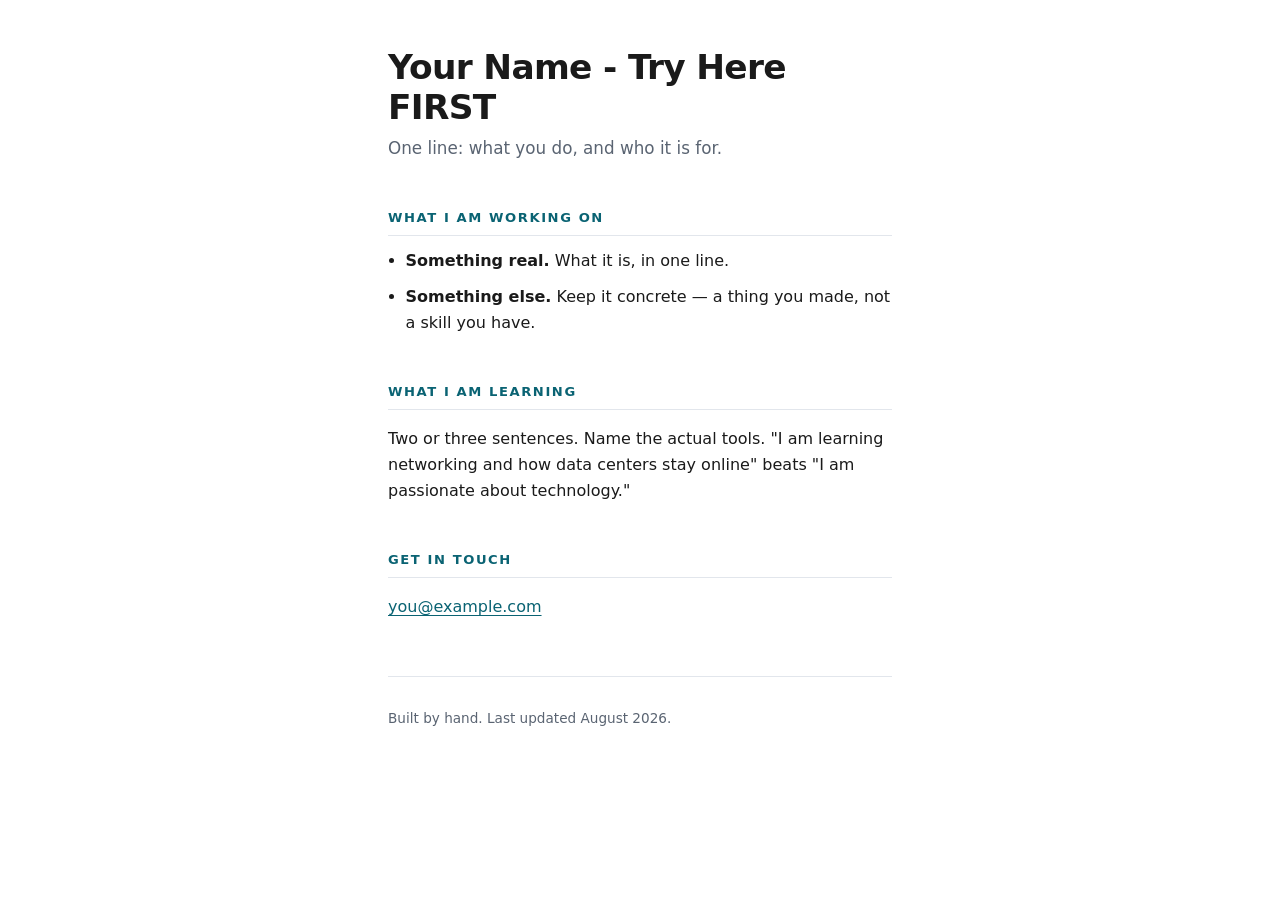
==== index.html @ 4b821eb9 "Initial commit" ====
<!doctype html>
<html lang="en">

<head>
  <meta charset="utf-8">
  <meta name="viewport" content="width=device-width, initial-scale=1">

  <!-- CHANGE THIS. It is the name on the browser tab, and it is what Google shows. -->
  <title>Your Name — what you build Test</title>

  <!-- CHANGE THIS TOO. One sentence. It is what shows under your link when someone shares it. -->
  <meta name="description" content="One sentence about who you are and what you make.">

  <link rel="stylesheet" href="styles.css">
</head>

<body>

  <header>
    <!-- Exactly ONE h1 on the page. It is your name. -->
    <h1>Your Name - Try Here FIRST</h1>
    <p class="tagline">One line: what you do, and who it is for.</p>
  </header>

  <main>

    <section>
      <h2>What I am working on</h2>
      <ul>
        <li><strong>Something real.</strong> What it is, in one line.</li>
        <li><strong>Something else.</strong> Keep it concrete — a thing you made, not a skill you have.</li>
      </ul>
    </section>

    <section>
      <h2>What I am learning</h2>
      <p>
        Two or three sentences. Name the actual tools. "I am learning networking and how data
        centers stay online" beats "I am passionate about technology."
      </p>
    </section>

    <section>
      <h2>Get in touch</h2>
      <!--
        Put an email you will still control after graduation. If you only have the school one
        today, that is fine — put it in, and change it later. That is what commits are for.
      -->
      <p><a href="mailto:you@example.com">you@example.com</a></p>
    </section>

  </main>

  <footer>
    <p>Built by hand. Last updated <!-- change this when you change the page --> August 2026.</p>
  </footer>

</body>

</html>
---- styles.css ----
/* ============================================================
   styles.css — this is YOURS to change. That is the point.
   Every value below is a decision somebody made. Change one,
   commit, and look at what happened.
   ============================================================ */

/* The custom properties. Change a colour ONCE here and it
   changes everywhere it is used further down. */
:root {
  --ink:        #1a1a1a;   /* body text */
  --muted:      #5a6472;   /* quieter text */
  --accent:     #0a6373;   /* links and rules — make this yours */
  --paper:      #ffffff;
  --line:       #e2e6ec;
  --measure:    34rem;     /* how wide a line of text gets before it wraps */
}

/* A sensible reset. Without border-box, padding makes boxes
   wider than you asked for, and nothing lines up. */
*, *::before, *::after { box-sizing: border-box; }

body {
  margin: 0 auto;
  padding: 3rem 1.25rem 4rem;
  max-width: var(--measure);
  background: var(--paper);
  color: var(--ink);
  font: 1rem/1.65 system-ui, -apple-system, "Segoe UI", Roboto, sans-serif;
}

h1 {
  margin: 0;
  font-size: 2.15rem;
  line-height: 1.15;
  letter-spacing: -0.02em;
}

.tagline {
  margin: 0.5rem 0 0;
  color: var(--muted);
  font-size: 1.05rem;
}

h2 {
  margin: 2.75rem 0 0.75rem;
  padding-bottom: 0.4rem;
  border-bottom: 1px solid var(--line);
  font-size: 0.82rem;
  font-weight: 700;
  letter-spacing: 0.12em;
  text-transform: uppercase;
  color: var(--accent);
}

ul { margin: 0; padding-left: 1.1rem; }
li { margin-bottom: 0.6rem; }

a {
  color: var(--accent);
  text-underline-offset: 3px;
}
a:hover { text-decoration: none; }

footer {
  margin-top: 3.5rem;
  padding-top: 1rem;
  border-top: 1px solid var(--line);
  color: var(--muted);
  font-size: 0.85rem;
}

/* Someone reading this on a phone is the common case, not the
   edge case. Test it there before you call the page done. */
@media (max-width: 30rem) {
  body { padding-top: 2rem; }
  h1   { font-size: 1.8rem; }
}
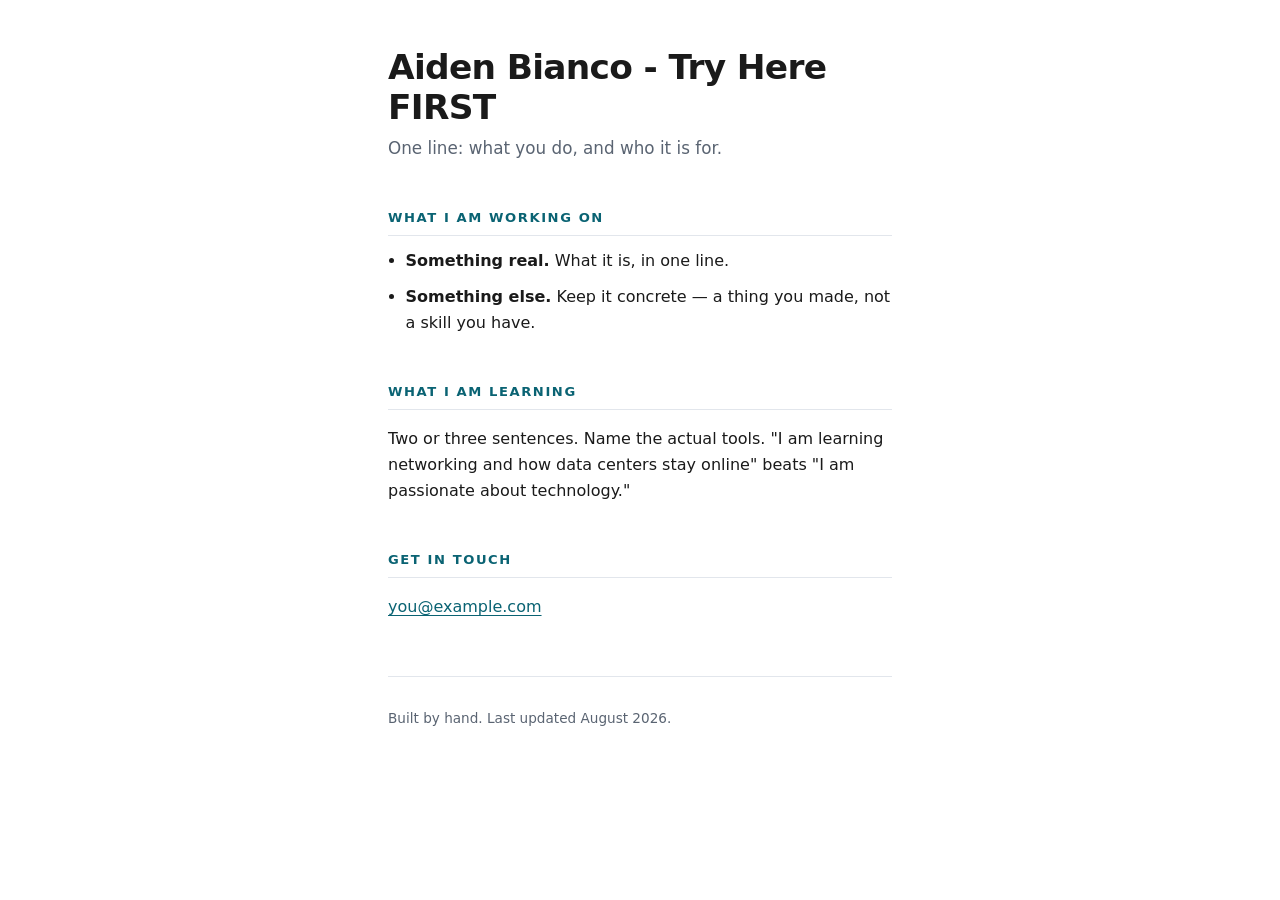
==== commit 0330e64a: "Homepage changed" ====
--- a/index.html
+++ b/index.html
@@ -6,7 +6,7 @@
   <meta name="viewport" content="width=device-width, initial-scale=1">
 
   <!-- CHANGE THIS. It is the name on the browser tab, and it is what Google shows. -->
-  <title>Your Name — what you build Test</title>
+  <title>Aiden Bianco — what you build Test</title>
 
   <!-- CHANGE THIS TOO. One sentence. It is what shows under your link when someone shares it. -->
   <meta name="description" content="One sentence about who you are and what you make.">
@@ -18,7 +18,7 @@
 
   <header>
     <!-- Exactly ONE h1 on the page. It is your name. -->
-    <h1>Your Name - Try Here FIRST</h1>
+    <h1>Aiden Bianco - Try Here FIRST</h1>
     <p class="tagline">One line: what you do, and who it is for.</p>
   </header>
 
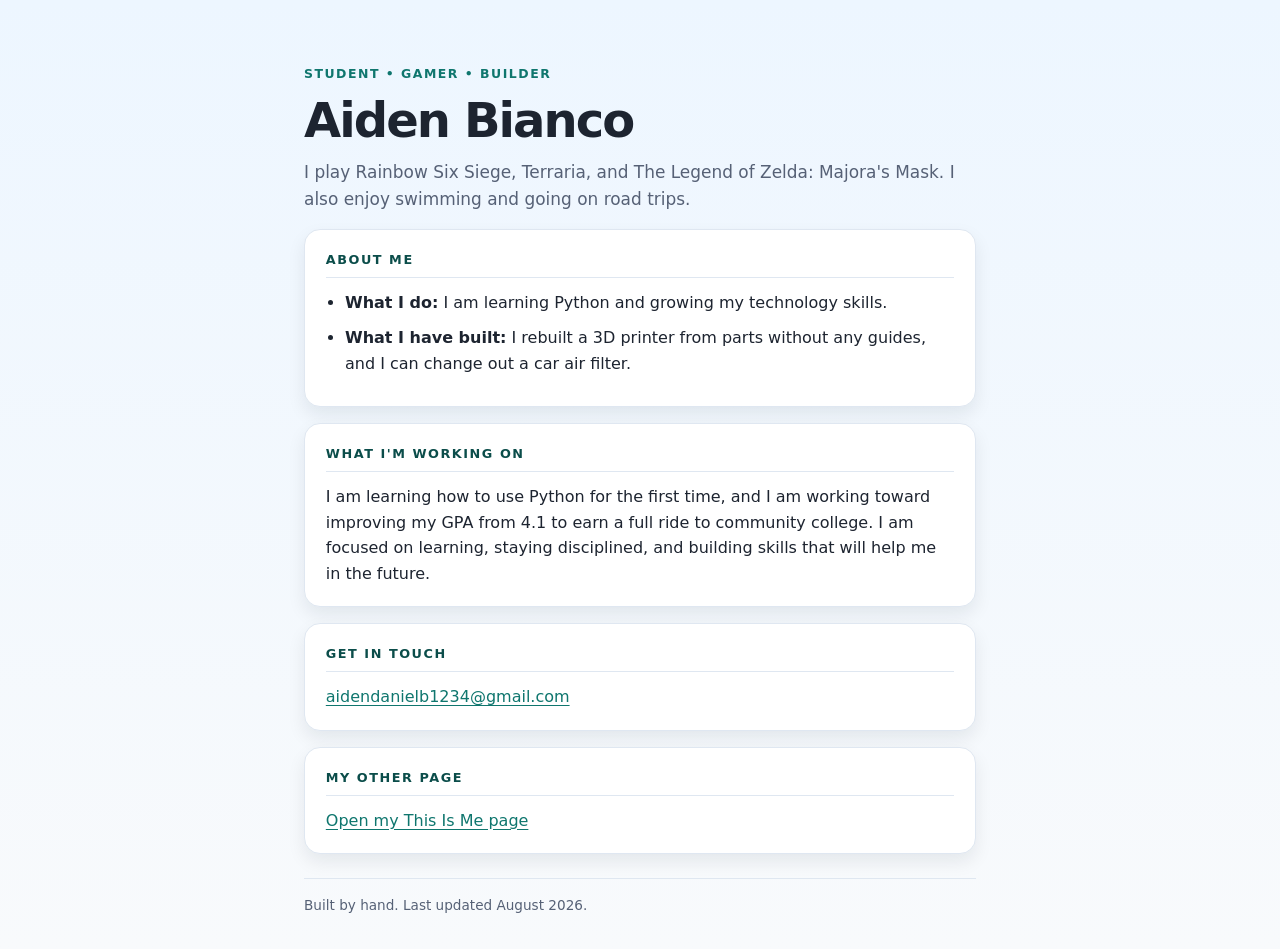
==== commit 71e79b96: "Day 24" ====
--- a/index.html
+++ b/index.html
@@ -4,57 +4,55 @@
 <head>
   <meta charset="utf-8">
   <meta name="viewport" content="width=device-width, initial-scale=1">
-
-  <!-- CHANGE THIS. It is the name on the browser tab, and it is what Google shows. -->
-  <title>Aiden Bianco — what you build Test</title>
-
-  <!-- CHANGE THIS TOO. One sentence. It is what shows under your link when someone shares it. -->
-  <meta name="description" content="One sentence about who you are and what you make.">
-
+  <title>Aiden Bianco</title>
+  <meta name="description"
+    content="Student, gamer, and learner focused on technology, personal growth, and future goals.">
   <link rel="stylesheet" href="styles.css">
 </head>
 
 <body>
+  <div class="page-shell">
+    <header class="hero">
+      <p class="eyebrow">Student • Gamer • Builder</p>
+      <h1>Aiden Bianco</h1>
+      <p class="tagline">I play Rainbow Six Siege, Terraria, and The Legend of Zelda: Majora's Mask. I also enjoy
+        swimming and going on road trips.</p>
+    </header>
 
-  <header>
-    <!-- Exactly ONE h1 on the page. It is your name. -->
-    <h1>Aiden Bianco - Try Here FIRST</h1>
-    <p class="tagline">One line: what you do, and who it is for.</p>
-  </header>
+    <main>
+      <section class="card">
+        <h2>About Me</h2>
+        <ul>
+          <li><strong>What I do:</strong> I am learning Python and growing my technology skills.</li>
+          <li><strong>What I have built:</strong> I rebuilt a 3D printer from parts without any guides, and I can change
+            out a car air filter.</li>
+        </ul>
+      </section>
 
-  <main>
+      <section class="card">
+        <h2>What I'm Working On</h2>
+        <p>
+          I am learning how to use Python for the first time, and I am working toward improving my GPA from 4.1 to earn
+          a full ride to community college. I am focused on learning, staying disciplined, and building skills that will
+          help me in the future.
+        </p>
+      </section>
 
-    <section>
-      <h2>What I am working on</h2>
-      <ul>
-        <li><strong>Something real.</strong> What it is, in one line.</li>
-        <li><strong>Something else.</strong> Keep it concrete — a thing you made, not a skill you have.</li>
-      </ul>
-    </section>
+      <section class="card">
+        <h2>Get in Touch</h2>
+        <p><a href="mailto:aidendanielb1234@gmail.com">aidendanielb1234@gmail.com</a></p>
+      </section>
 
-    <section>
-      <h2>What I am learning</h2>
-      <p>
-        Two or three sentences. Name the actual tools. "I am learning networking and how data
-        centers stay online" beats "I am passionate about technology."
-      </p>
-    </section>
+      <section class="card">
+        <h2>My Other Page</h2>
+        <p><a href="assignments/01-this-is-me/">Open my This Is Me page</a></p>
+      </section>
+    </main>
 
-    <section>
-      <h2>Get in touch</h2>
-      <!--
-        Put an email you will still control after graduation. If you only have the school one
-        today, that is fine — put it in, and change it later. That is what commits are for.
-      -->
-      <p><a href="mailto:you@example.com">you@example.com</a></p>
-    </section>
-
-  </main>
-
-  <footer>
-    <p>Built by hand. Last updated <!-- change this when you change the page --> August 2026.</p>
-  </footer>
-
+    <footer>
+      <p>Built by hand. Last updated August 2026.</p>
+    </footer>
+  </div>
 </body>
 
 </html>
--- a/styles.css
+++ b/styles.css
@@ -1,77 +1,121 @@
-/* ============================================================
-   styles.css — this is YOURS to change. That is the point.
-   Every value below is a decision somebody made. Change one,
-   commit, and look at what happened.
-   ============================================================ */
-
-/* The custom properties. Change a colour ONCE here and it
-   changes everywhere it is used further down. */
 :root {
-  --ink:        #1a1a1a;   /* body text */
-  --muted:      #5a6472;   /* quieter text */
-  --accent:     #0a6373;   /* links and rules — make this yours */
-  --paper:      #ffffff;
-  --line:       #e2e6ec;
-  --measure:    34rem;     /* how wide a line of text gets before it wraps */
+  --ink: #1d2430;
+  --muted: #566176;
+  --accent: #0f766e;
+  --accent-dark: #0b4d4a;
+  --paper: #f5f7fb;
+  --card: #ffffff;
+  --line: #dfe7f1;
+  --shadow: rgba(15, 23, 42, 0.08);
 }
 
-/* A sensible reset. Without border-box, padding makes boxes
-   wider than you asked for, and nothing lines up. */
-*, *::before, *::after { box-sizing: border-box; }
+* {
+  box-sizing: border-box;
+}
 
 body {
+  margin: 0;
+  min-height: 100vh;
+  padding: 2rem 1rem;
+  background: linear-gradient(180deg, #edf6ff 0%, #f8fafc 100%);
+  color: var(--ink);
+  font: 1rem/1.6 system-ui, -apple-system, "Segoe UI", sans-serif;
+}
+
+.page-shell {
+  max-width: 42rem;
   margin: 0 auto;
-  padding: 3rem 1.25rem 4rem;
-  max-width: var(--measure);
-  background: var(--paper);
-  color: var(--ink);
-  font: 1rem/1.65 system-ui, -apple-system, "Segoe UI", Roboto, sans-serif;
+}
+
+.hero {
+  padding: 2rem 0 1rem;
+}
+
+.eyebrow {
+  margin: 0 0 0.6rem;
+  color: var(--accent);
+  font-size: 0.78rem;
+  font-weight: 700;
+  letter-spacing: 0.12em;
+  text-transform: uppercase;
 }
 
 h1 {
   margin: 0;
-  font-size: 2.15rem;
-  line-height: 1.15;
-  letter-spacing: -0.02em;
+  font-size: clamp(2.1rem, 5vw, 3rem);
+  line-height: 1.1;
+  letter-spacing: -0.04em;
 }
 
 .tagline {
-  margin: 0.5rem 0 0;
+  margin: 0.8rem 0 0;
   color: var(--muted);
-  font-size: 1.05rem;
+  font-size: 1.06rem;
+}
+
+main {
+  display: grid;
+  gap: 1rem;
+}
+
+.card {
+  background: var(--card);
+  border: 1px solid var(--line);
+  border-radius: 16px;
+  padding: 1.25rem 1.3rem;
+  box-shadow: 0 8px 18px var(--shadow);
 }
 
 h2 {
-  margin: 2.75rem 0 0.75rem;
+  margin: 0 0 0.75rem;
   padding-bottom: 0.4rem;
   border-bottom: 1px solid var(--line);
-  font-size: 0.82rem;
-  font-weight: 700;
+  color: var(--accent-dark);
+  font-size: 0.8rem;
+  font-weight: 800;
   letter-spacing: 0.12em;
   text-transform: uppercase;
-  color: var(--accent);
 }
 
-ul { margin: 0; padding-left: 1.1rem; }
-li { margin-bottom: 0.6rem; }
+ul {
+  margin: 0;
+  padding-left: 1.2rem;
+}
+
+li {
+  margin-bottom: 0.6rem;
+}
+
+p {
+  margin: 0;
+}
 
 a {
   color: var(--accent);
+  text-decoration: underline;
   text-underline-offset: 3px;
 }
-a:hover { text-decoration: none; }
+
+a:hover {
+  text-decoration: none;
+}
 
 footer {
-  margin-top: 3.5rem;
+  margin-top: 1.5rem;
   padding-top: 1rem;
-  border-top: 1px solid var(--line);
   color: var(--muted);
   font-size: 0.85rem;
+  border-top: 1px solid var(--line);
 }
 
-/* Someone reading this on a phone is the common case, not the
-   edge case. Test it there before you call the page done. */
 @media (max-width: 30rem) {
-  body { padding-top: 2rem; }
-  h1   { font-size: 1.8rem; }
+  body {
+    padding: 1.2rem 0.9rem 2rem;
+  }
+
+  .card,
+  .hero {
+    padding-left: 1rem;
+    padding-right: 1rem;
+  }
 }
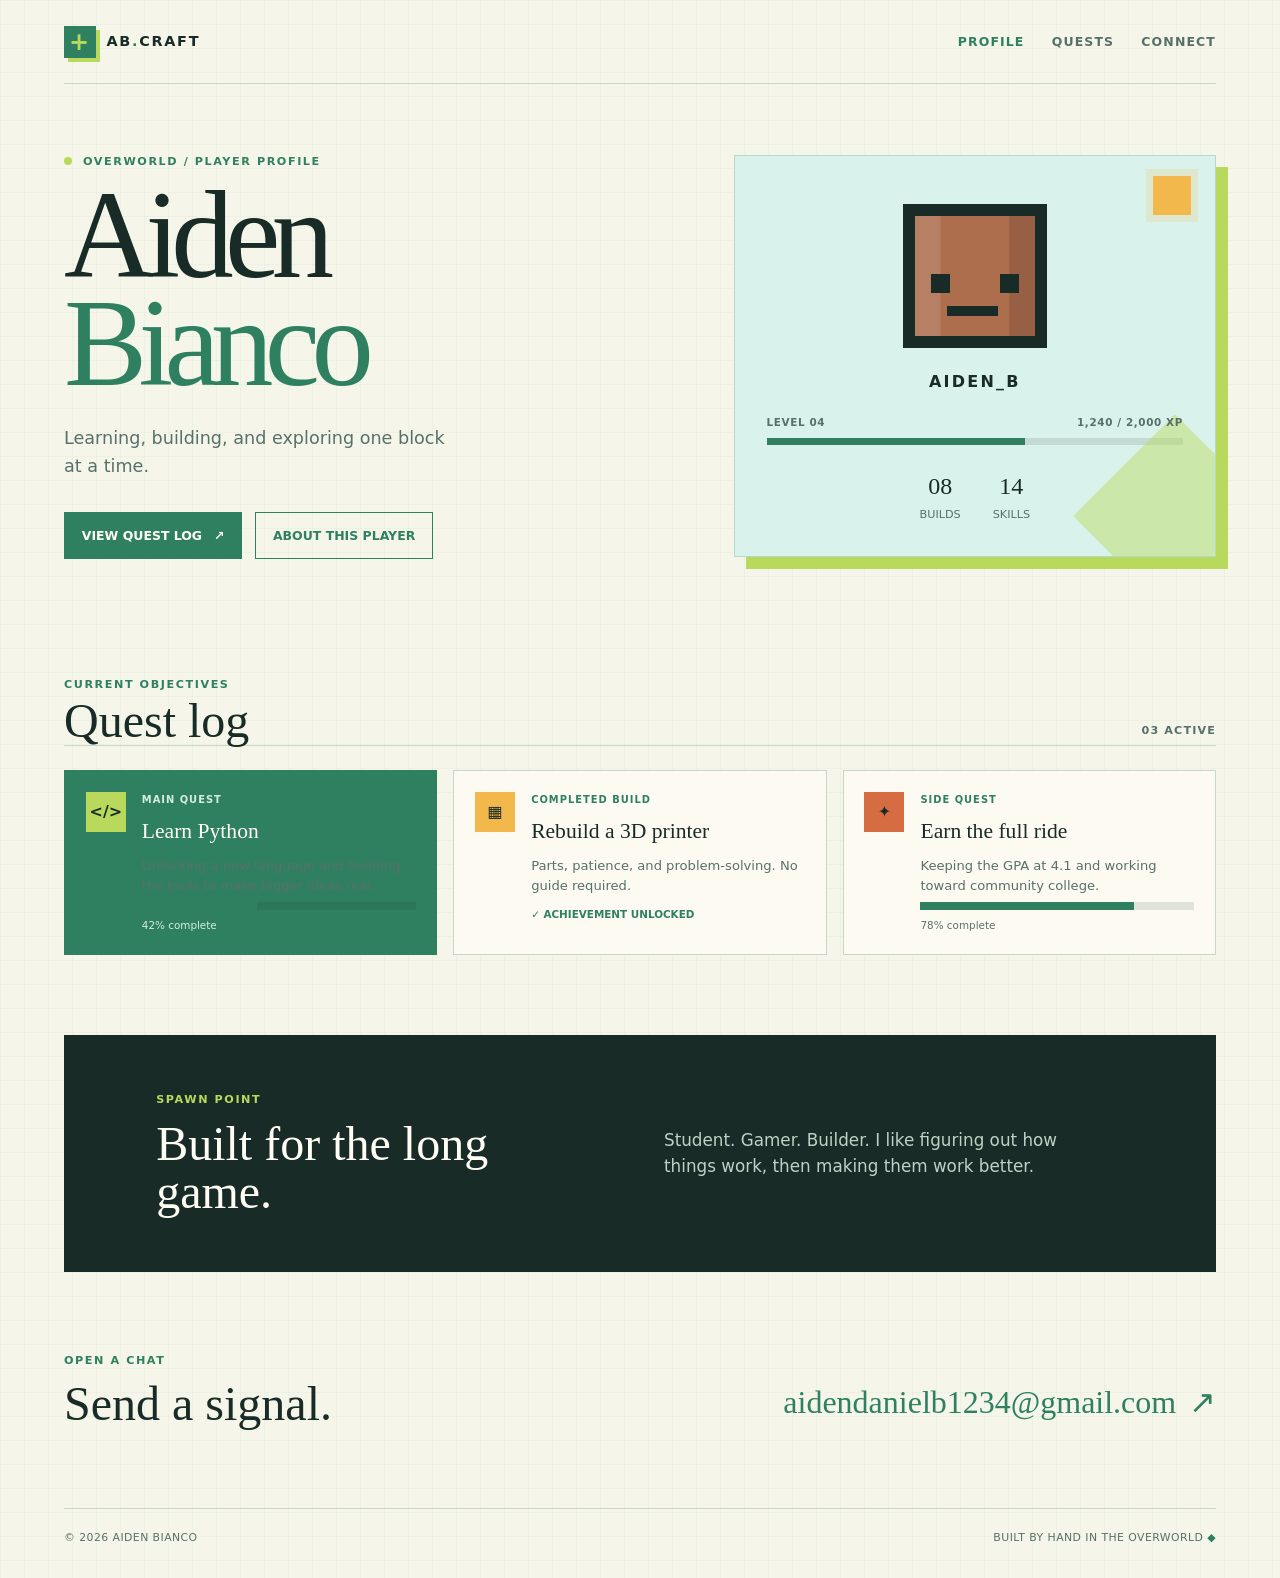
==== commit af778fab: "day 24" ====
--- a/index.html
+++ b/index.html
@@ -4,53 +4,95 @@
 <head>
   <meta charset="utf-8">
   <meta name="viewport" content="width=device-width, initial-scale=1">
-  <title>Aiden Bianco</title>
-  <meta name="description"
-    content="Student, gamer, and learner focused on technology, personal growth, and future goals.">
+  <title>Aiden Bianco | Overworld Profile</title>
+  <meta name="description" content="Aiden Bianco's Minecraft-inspired player profile and build log.">
   <link rel="stylesheet" href="styles.css">
 </head>
 
 <body>
   <div class="page-shell">
-    <header class="hero">
-      <p class="eyebrow">Student • Gamer • Builder</p>
-      <h1>Aiden Bianco</h1>
-      <p class="tagline">I play Rainbow Six Siege, Terraria, and The Legend of Zelda: Majora's Mask. I also enjoy
-        swimming and going on road trips.</p>
+    <header class="topbar">
+      <a class="brand" href="./" aria-label="Aiden Bianco home"><span class="brand-mark"
+          aria-hidden="true">+</span><span>AB<span class="brand-dot">.</span>CRAFT</span></a>
+      <nav aria-label="Main navigation"><a class="nav-link active" href="#profile">Profile</a><a class="nav-link"
+          href="#quests">Quests</a><a class="nav-link" href="#contact">Connect</a></nav>
     </header>
 
     <main>
-      <section class="card">
-        <h2>About Me</h2>
-        <ul>
-          <li><strong>What I do:</strong> I am learning Python and growing my technology skills.</li>
-          <li><strong>What I have built:</strong> I rebuilt a 3D printer from parts without any guides, and I can change
-            out a car air filter.</li>
-        </ul>
+      <section class="hero" id="profile">
+        <div class="hero-copy">
+          <p class="eyebrow"><span class="status-dot"></span> Overworld / Player profile</p>
+          <h1>Aiden<br><em>Bianco</em></h1>
+          <p class="tagline">Learning, building, and exploring one block at a time.</p>
+          <div class="hero-actions"><a class="button primary" href="#quests">View quest log <span
+                aria-hidden="true">↗</span></a><a class="button secondary" href="assignments/01-this-is-me/">About this
+              player</a></div>
+        </div>
+        <div class="player-card" aria-label="Player statistics">
+          <div class="pixel-sun" aria-hidden="true"></div>
+          <div class="avatar" aria-hidden="true"><span></span></div>
+          <div class="player-name">AIDEN_B</div>
+          <div class="level-line"><span>LEVEL 04</span><span>1,240 / 2,000 XP</span></div>
+          <div class="xp-bar"><span></span></div>
+          <div class="player-stats"><span><strong>08</strong> builds</span><span><strong>14</strong> skills</span></div>
+        </div>
       </section>
 
-      <section class="card">
-        <h2>What I'm Working On</h2>
-        <p>
-          I am learning how to use Python for the first time, and I am working toward improving my GPA from 4.1 to earn
-          a full ride to community college. I am focused on learning, staying disciplined, and building skills that will
-          help me in the future.
-        </p>
+      <section class="section-block" id="quests">
+        <div class="section-heading">
+          <div>
+            <p class="eyebrow">Current objectives</p>
+            <h2>Quest log</h2>
+          </div><span class="section-count">03 active</span>
+        </div>
+        <div class="quest-grid">
+          <article class="quest-card featured"><span class="quest-icon python">&lt;/&gt;</span>
+            <div>
+              <p class="quest-type">Main quest</p>
+              <h3>Learn Python</h3>
+              <p>Unlocking a new language and building the tools to make bigger ideas real.</p>
+              <div class="mini-progress"><span style="width: 42%"></span></div><small>42% complete</small>
+            </div>
+          </article>
+          <article class="quest-card"><span class="quest-icon printer">▦</span>
+            <div>
+              <p class="quest-type">Completed build</p>
+              <h3>Rebuild a 3D printer</h3>
+              <p>Parts, patience, and problem-solving. No guide required.</p><span class="complete">✓ Achievement
+                unlocked</span>
+            </div>
+          </article>
+          <article class="quest-card"><span class="quest-icon compass">✦</span>
+            <div>
+              <p class="quest-type">Side quest</p>
+              <h3>Earn the full ride</h3>
+              <p>Keeping the GPA at 4.1 and working toward community college.</p>
+              <div class="mini-progress"><span style="width: 78%"></span></div><small>78% complete</small>
+            </div>
+          </article>
+        </div>
       </section>
 
-      <section class="card">
-        <h2>Get in Touch</h2>
-        <p><a href="mailto:aidendanielb1234@gmail.com">aidendanielb1234@gmail.com</a></p>
+      <section class="world-strip">
+        <div>
+          <p class="eyebrow">Spawn point</p>
+          <h2>Built for the long game.</h2>
+        </div>
+        <p>Student. Gamer. Builder. I like figuring out how things work, then making them work better.</p>
       </section>
 
-      <section class="card">
-        <h2>My Other Page</h2>
-        <p><a href="assignments/01-this-is-me/">Open my This Is Me page</a></p>
+      <section class="contact-block" id="contact">
+        <div>
+          <p class="eyebrow">Open a chat</p>
+          <h2>Send a signal.</h2>
+        </div><a class="contact-link" href="mailto:aidendanielb1234@gmail.com">aidendanielb1234@gmail.com
+          <span>↗</span></a>
       </section>
     </main>
 
     <footer>
-      <p>Built by hand. Last updated August 2026.</p>
+      <p>© 2026 Aiden Bianco</p>
+      <p>Built by hand in the Overworld <span aria-hidden="true">◆</span></p>
     </footer>
   </div>
 </body>
--- a/styles.css
+++ b/styles.css
@@ -1,12 +1,13 @@
 :root {
-  --ink: #1d2430;
-  --muted: #566176;
-  --accent: #0f766e;
-  --accent-dark: #0b4d4a;
-  --paper: #f5f7fb;
-  --card: #ffffff;
-  --line: #dfe7f1;
-  --shadow: rgba(15, 23, 42, 0.08);
+  --ink: #182b26;
+  --muted: #58706a;
+  --green: #2f8061;
+  --lime: #b8d95b;
+  --gold: #f2b84b;
+  --sky: #d9f2eb;
+  --paper: #f5f6e9;
+  --line: #c9d7c7;
+  --white: #fffdf4;
 }
 
 * {
@@ -16,106 +17,548 @@
 body {
   margin: 0;
   min-height: 100vh;
-  padding: 2rem 1rem;
-  background: linear-gradient(180deg, #edf6ff 0%, #f8fafc 100%);
+  padding: 0 1.25rem;
+  background: var(--paper);
+  background-image: linear-gradient(rgba(47, 128, 97, .04) 1px, transparent 1px), linear-gradient(90deg, rgba(47, 128, 97, .04) 1px, transparent 1px);
+  background-size: 24px 24px;
   color: var(--ink);
   font: 1rem/1.6 system-ui, -apple-system, "Segoe UI", sans-serif;
 }
 
 .page-shell {
-  max-width: 42rem;
+  max-width: 72rem;
   margin: 0 auto;
 }
 
+.topbar {
+  display: flex;
+  align-items: center;
+  justify-content: space-between;
+  min-height: 5.25rem;
+  border-bottom: 1px solid var(--line);
+}
+
+.brand,
+nav,
+.hero-actions,
+.level-line,
+.player-stats,
+footer,
+.contact-link {
+  display: flex;
+  align-items: center;
+}
+
+.brand {
+  gap: .65rem;
+  color: var(--ink);
+  font-size: .9rem;
+  font-weight: 900;
+  letter-spacing: .12em;
+  text-decoration: none;
+}
+
+.brand-mark {
+  display: grid;
+  width: 2rem;
+  height: 2rem;
+  place-items: center;
+  background: var(--green);
+  color: var(--lime);
+  font-size: 1.5rem;
+  line-height: 1;
+  box-shadow: 4px 4px 0 var(--lime);
+}
+
+.brand-dot {
+  color: var(--green);
+}
+
+nav {
+  gap: 1.7rem;
+}
+
+.nav-link {
+  color: var(--muted);
+  font-size: .78rem;
+  font-weight: 800;
+  letter-spacing: .09em;
+  text-decoration: none;
+  text-transform: uppercase;
+}
+
+.nav-link:hover,
+.nav-link.active {
+  color: var(--green);
+}
+
 .hero {
-  padding: 2rem 0 1rem;
+  display: grid;
+  grid-template-columns: 1.1fr .9fr;
+  gap: 5rem;
+  align-items: center;
+  min-height: 35rem;
+  padding: 4rem 0 5rem;
 }
 
 .eyebrow {
-  margin: 0 0 0.6rem;
-  color: var(--accent);
-  font-size: 0.78rem;
-  font-weight: 700;
-  letter-spacing: 0.12em;
-  text-transform: uppercase;
+  margin: 0 0 .65rem;
+  color: var(--green);
+  font-size: .7rem;
+  font-weight: 900;
+  letter-spacing: .14em;
+  text-transform: uppercase;
+}
+
+.status-dot {
+  display: inline-block;
+  width: .5rem;
+  height: .5rem;
+  margin-right: .35rem;
+  background: var(--lime);
+  border-radius: 50%;
 }
 
 h1 {
   margin: 0;
-  font-size: clamp(2.1rem, 5vw, 3rem);
-  line-height: 1.1;
-  letter-spacing: -0.04em;
+  font-family: Georgia, serif;
+  font-size: clamp(4rem, 10vw, 7.8rem);
+  font-weight: 400;
+  line-height: .87;
+  letter-spacing: -.07em;
+}
+
+h1 em {
+  color: var(--green);
+  font-style: normal;
 }
 
 .tagline {
-  margin: 0.8rem 0 0;
-  color: var(--muted);
-  font-size: 1.06rem;
-}
-
-main {
+  max-width: 24rem;
+  margin: 1.6rem 0 2rem;
+  color: var(--muted);
+  font-size: 1.1rem;
+}
+
+.hero-actions {
+  gap: .8rem;
+  flex-wrap: wrap;
+}
+
+.button {
+  display: inline-flex;
+  gap: .75rem;
+  align-items: center;
+  padding: .8rem 1.05rem;
+  border: 1px solid var(--green);
+  font-size: .78rem;
+  font-weight: 900;
+  text-decoration: none;
+  text-transform: uppercase;
+}
+
+.button.primary {
+  background: var(--green);
+  color: var(--white);
+}
+
+.button.primary:hover {
+  background: var(--ink);
+  border-color: var(--ink);
+}
+
+.button.secondary {
+  color: var(--green);
+}
+
+.button.secondary:hover {
+  background: var(--sky);
+}
+
+.player-card {
+  position: relative;
+  overflow: hidden;
+  padding: 2rem;
+  background: var(--sky);
+  border: 1px solid #b6d8cb;
+  box-shadow: 12px 12px 0 var(--lime);
+  text-align: center;
+}
+
+.player-card::after {
+  position: absolute;
+  right: -2rem;
+  bottom: -2rem;
+  width: 9rem;
+  height: 9rem;
+  background: var(--lime);
+  content: "";
+  opacity: .45;
+  transform: rotate(45deg);
+}
+
+.pixel-sun {
+  position: absolute;
+  top: 1.25rem;
+  right: 1.5rem;
+  width: 2.4rem;
+  height: 2.4rem;
+  background: var(--gold);
+  box-shadow: 0 0 0 7px rgba(242, 184, 75, .18);
+}
+
+.avatar {
+  position: relative;
+  z-index: 1;
+  width: 9rem;
+  height: 9rem;
+  margin: 1rem auto 1.3rem;
+  background: #ad6e4e;
+  border: .8rem solid var(--ink);
+  box-shadow: inset 1.6rem 0 rgba(255, 255, 255, .12), inset -1.6rem 0 rgba(0, 0, 0, .13);
+}
+
+.avatar::before,
+.avatar::after {
+  position: absolute;
+  top: 3.6rem;
+  width: 1.2rem;
+  height: 1.2rem;
+  background: var(--ink);
+  content: "";
+}
+
+.avatar::before {
+  left: 1rem;
+}
+
+.avatar::after {
+  right: 1rem;
+}
+
+.avatar span {
+  position: absolute;
+  bottom: 1.3rem;
+  left: 2rem;
+  width: 3.2rem;
+  height: .6rem;
+  background: var(--ink);
+}
+
+.player-name {
+  position: relative;
+  z-index: 1;
+  font-weight: 900;
+  letter-spacing: .14em;
+}
+
+.level-line {
+  position: relative;
+  z-index: 1;
+  justify-content: space-between;
+  margin-top: 1.2rem;
+  color: var(--muted);
+  font-size: .65rem;
+  font-weight: 900;
+  letter-spacing: .06em;
+}
+
+.xp-bar,
+.mini-progress {
+  height: .45rem;
+  margin-top: .45rem;
+  overflow: hidden;
+  background: rgba(24, 43, 38, .12);
+}
+
+.xp-bar span,
+.mini-progress span {
+  display: block;
+  height: 100%;
+  background: var(--green);
+}
+
+.xp-bar span {
+  width: 62%;
+}
+
+.player-stats {
+  position: relative;
+  z-index: 1;
+  justify-content: center;
+  gap: 2rem;
+  margin-top: 1.4rem;
+  color: var(--muted);
+  font-size: .7rem;
+  text-transform: uppercase;
+}
+
+.player-stats strong {
+  display: block;
+  color: var(--ink);
+  font-family: Georgia, serif;
+  font-size: 1.5rem;
+  font-weight: 400;
+}
+
+.section-block {
+  padding: 2rem 0 5rem;
+}
+
+.section-heading {
+  display: flex;
+  align-items: end;
+  gap: 1rem;
+  margin-bottom: 1.5rem;
+  border-bottom: 1px solid var(--line);
+}
+
+.section-heading .eyebrow {
+  margin-bottom: .2rem;
+}
+
+h2 {
+  margin: 0;
+  font-family: Georgia, serif;
+  font-size: clamp(2rem, 4vw, 3rem);
+  font-weight: 400;
+  line-height: 1;
+}
+
+.section-count {
+  margin-left: auto;
+  padding-bottom: .35rem;
+  color: var(--muted);
+  font-size: .7rem;
+  font-weight: 900;
+  letter-spacing: .1em;
+  text-transform: uppercase;
+}
+
+.quest-grid {
   display: grid;
+  grid-template-columns: repeat(3, 1fr);
   gap: 1rem;
 }
 
-.card {
-  background: var(--card);
+.quest-card {
+  display: grid;
+  grid-template-columns: auto 1fr;
+  gap: 1rem;
+  padding: 1.3rem;
+  background: rgba(255, 253, 244, .78);
   border: 1px solid var(--line);
-  border-radius: 16px;
-  padding: 1.25rem 1.3rem;
-  box-shadow: 0 8px 18px var(--shadow);
-}
-
-h2 {
-  margin: 0 0 0.75rem;
-  padding-bottom: 0.4rem;
-  border-bottom: 1px solid var(--line);
-  color: var(--accent-dark);
-  font-size: 0.8rem;
-  font-weight: 800;
-  letter-spacing: 0.12em;
-  text-transform: uppercase;
-}
-
-ul {
+}
+
+.quest-card.featured {
+  background: var(--green);
+  border-color: var(--green);
+  color: var(--white);
+}
+
+.quest-card.featured .quest-type,
+.quest-card.featured p,
+.quest-card.featured small {
+  color: #d4eddc;
+}
+
+.quest-icon {
+  display: grid;
+  width: 2.5rem;
+  height: 2.5rem;
+  place-items: center;
+  background: var(--lime);
+  color: var(--ink);
+  font-size: 1rem;
+  font-weight: 900;
+}
+
+.quest-icon.printer {
+  background: var(--gold);
+}
+
+.quest-icon.compass {
+  background: #d66c42;
+}
+
+.quest-type {
+  margin: 0 0 .4rem;
+  color: var(--green);
+  font-size: .62rem;
+  font-weight: 900;
+  letter-spacing: .1em;
+  text-transform: uppercase;
+}
+
+h3 {
+  margin: 0 0 .45rem;
+  font-family: Georgia, serif;
+  font-size: 1.35rem;
+  font-weight: 400;
+}
+
+.quest-card p:not(.quest-type) {
   margin: 0;
-  padding-left: 1.2rem;
-}
-
-li {
-  margin-bottom: 0.6rem;
-}
-
-p {
+  color: var(--muted);
+  font-size: .82rem;
+  line-height: 1.5;
+}
+
+.quest-card small {
+  display: block;
+  margin-top: .45rem;
+  color: var(--muted);
+  font-size: .65rem;
+}
+
+.complete {
+  display: block;
+  margin-top: .7rem;
+  color: var(--green);
+  font-size: .65rem;
+  font-weight: 900;
+  text-transform: uppercase;
+}
+
+.world-strip {
+  display: grid;
+  grid-template-columns: 1fr 1fr;
+  gap: 3rem;
+  align-items: center;
+  padding: 3.5rem 8%;
+  background: var(--ink);
+  color: var(--white);
+}
+
+.world-strip .eyebrow {
+  color: var(--lime);
+}
+
+.world-strip h2 {
+  color: var(--white);
+}
+
+.world-strip>p {
+  max-width: 25rem;
+  color: #bfd1c6;
+  font-size: 1.05rem;
+}
+
+.contact-block {
+  display: flex;
+  align-items: end;
+  justify-content: space-between;
+  gap: 2rem;
+  padding: 5rem 0;
+}
+
+.contact-link {
+  gap: .8rem;
+  color: var(--green);
+  font-family: Georgia, serif;
+  font-size: clamp(1.15rem, 3vw, 2rem);
+  text-decoration: none;
+}
+
+.contact-link:hover {
+  color: var(--ink);
+}
+
+footer {
+  justify-content: space-between;
+  padding: 1.25rem 0 2rem;
+  border-top: 1px solid var(--line);
+  color: var(--muted);
+  font-size: .68rem;
+  letter-spacing: .04em;
+  text-transform: uppercase;
+}
+
+footer p {
   margin: 0;
 }
 
-a {
-  color: var(--accent);
-  text-decoration: underline;
-  text-underline-offset: 3px;
-}
-
-a:hover {
-  text-decoration: none;
-}
-
-footer {
-  margin-top: 1.5rem;
-  padding-top: 1rem;
-  color: var(--muted);
-  font-size: 0.85rem;
-  border-top: 1px solid var(--line);
+footer span {
+  color: var(--green);
+}
+
+@media (max-width: 46rem) {
+  body {
+    padding: 0 .9rem;
+  }
+
+  nav {
+    gap: .75rem;
+  }
+
+  .nav-link {
+    font-size: .62rem;
+  }
+
+  .hero {
+    grid-template-columns: 1fr;
+    gap: 3rem;
+    min-height: auto;
+    padding: 4rem 0 5rem;
+  }
+
+  .player-card {
+    max-width: 26rem;
+    width: 100%;
+  }
+
+  .quest-grid,
+  .world-strip {
+    grid-template-columns: 1fr;
+  }
+
+  .world-strip {
+    gap: 1rem;
+    padding: 2.5rem 1.5rem;
+  }
+
+  .contact-block {
+    display: block;
+    padding: 4rem 0;
+  }
+
+  .contact-link {
+    margin-top: 1.5rem;
+  }
 }
 
 @media (max-width: 30rem) {
-  body {
-    padding: 1.2rem 0.9rem 2rem;
-  }
-
-  .card,
-  .hero {
-    padding-left: 1rem;
-    padding-right: 1rem;
-  }
-}
+  .brand {
+    font-size: .75rem;
+  }
+
+  .topbar {
+    min-height: 4.5rem;
+  }
+
+  nav {
+    display: none;
+  }
+
+  h1 {
+    font-size: 4.5rem;
+  }
+
+  .section-heading {
+    display: block;
+    padding-bottom: .7rem;
+  }
+
+  .section-count {
+    display: block;
+    margin-top: .7rem;
+  }
+
+  footer {
+    display: block;
+  }
+
+  footer p+p {
+    margin-top: .5rem;
+  }
+}
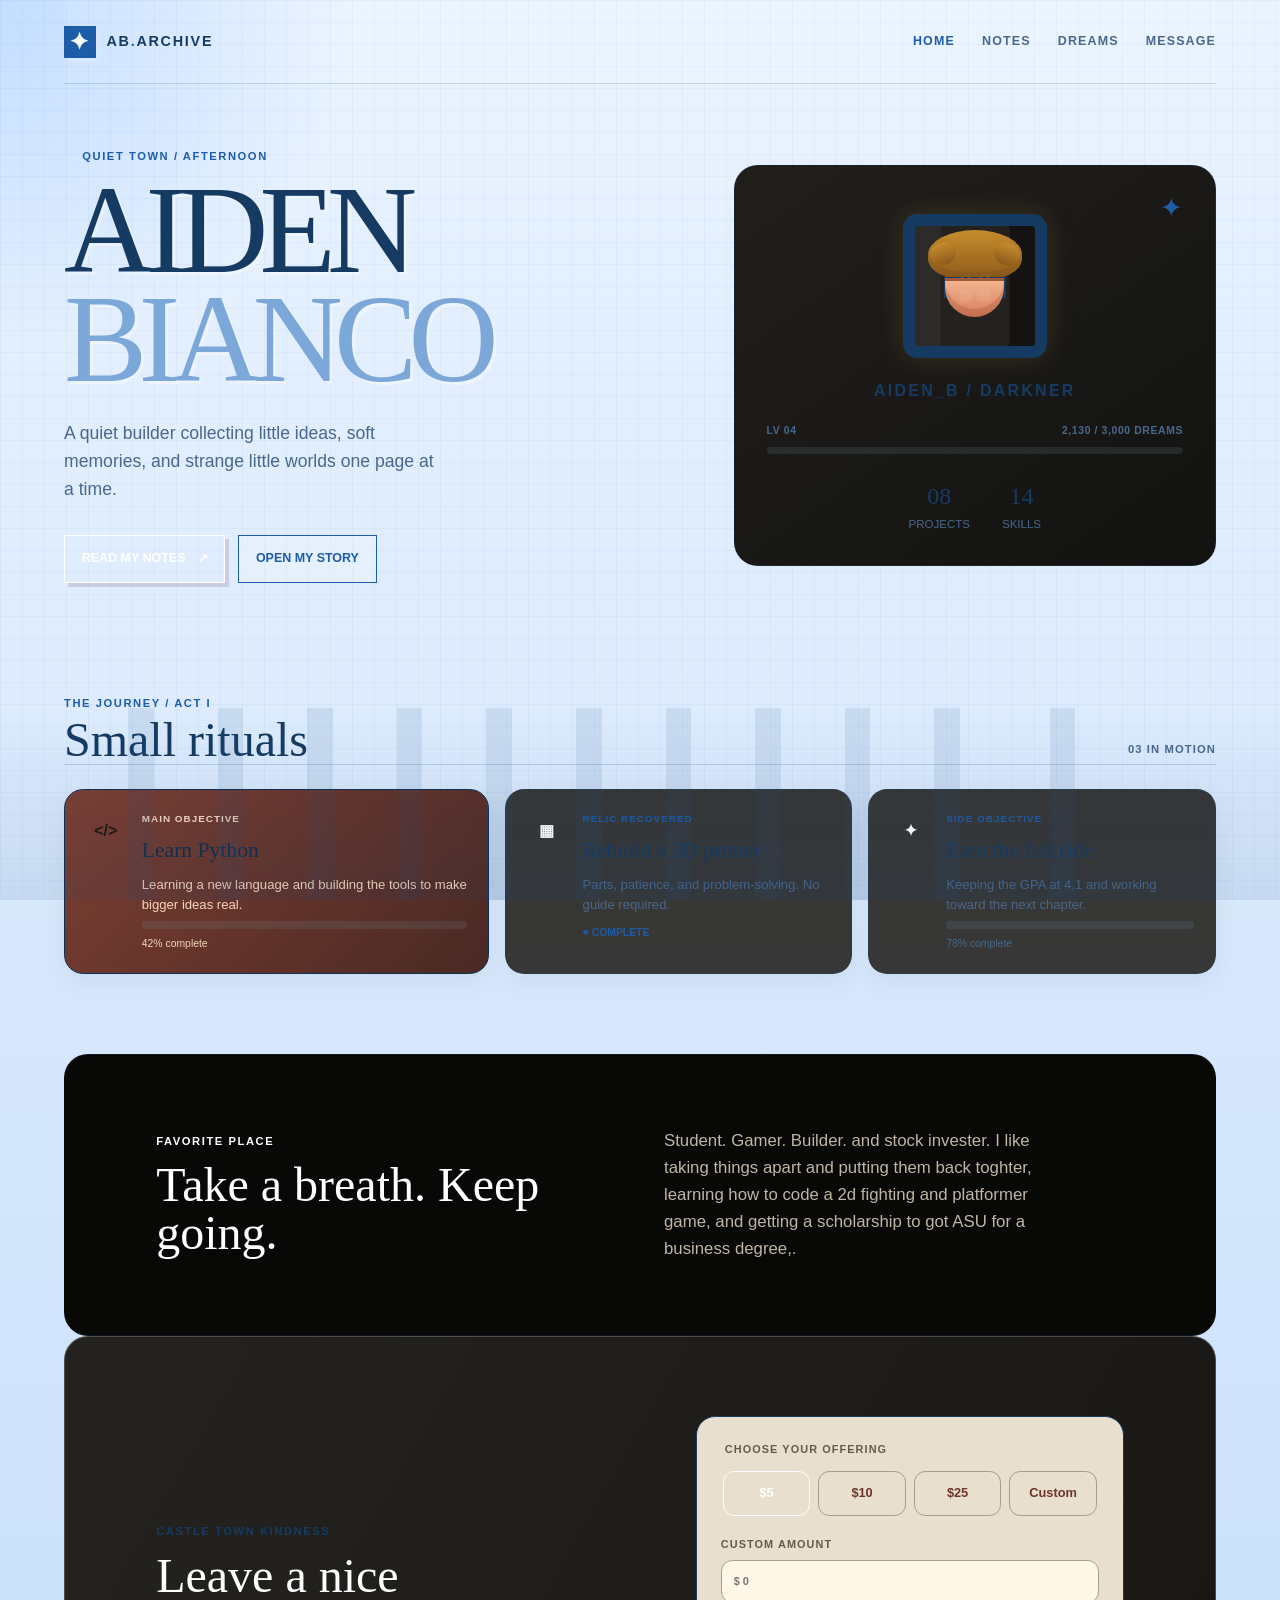
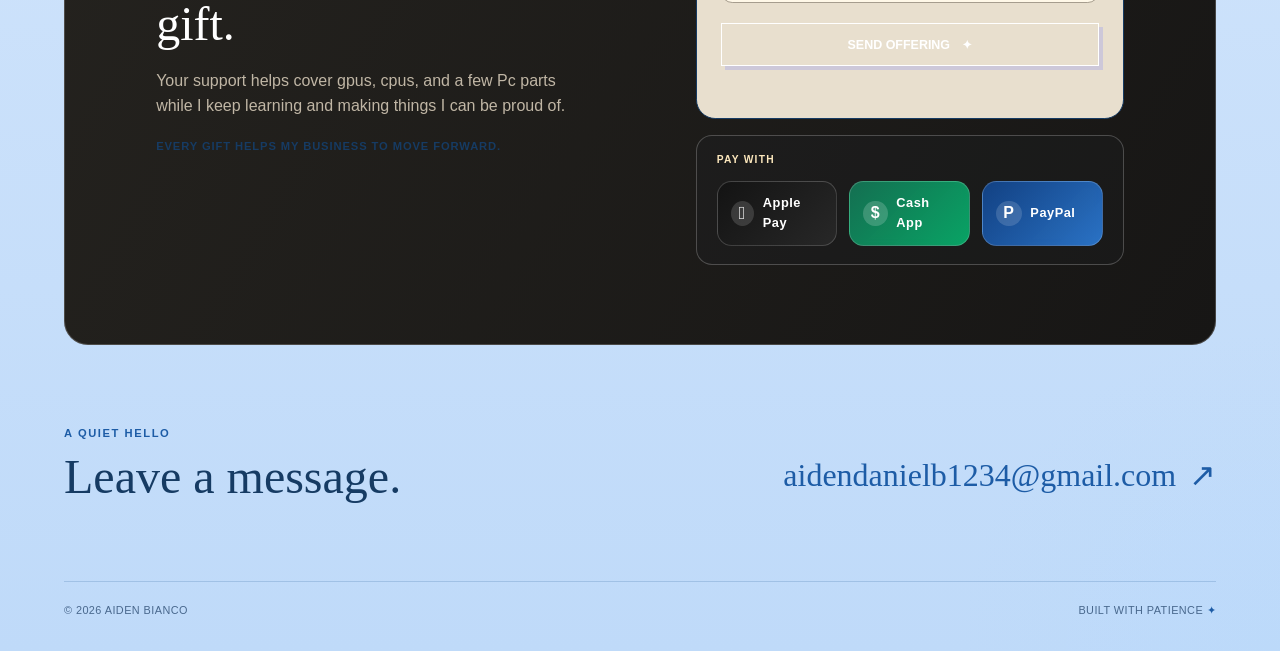
==== commit e06fc1d9: "Update website" ====
--- a/index.html
+++ b/index.html
@@ -4,8 +4,8 @@
 <head>
   <meta charset="utf-8">
   <meta name="viewport" content="width=device-width, initial-scale=1">
-  <title>Aiden Bianco | Overworld Profile</title>
-  <meta name="description" content="Aiden Bianco's Minecraft-inspired player profile and build log.">
+  <title>Aiden Bianco | Ashen Profile</title>
+  <meta name="description" content="Aiden Bianco's dreamy, reflective personal profile and archive.">
   <link rel="stylesheet" href="styles.css">
 </head>
 
@@ -13,60 +13,67 @@
   <div class="page-shell">
     <header class="topbar">
       <a class="brand" href="./" aria-label="Aiden Bianco home"><span class="brand-mark"
-          aria-hidden="true">+</span><span>AB<span class="brand-dot">.</span>CRAFT</span></a>
-      <nav aria-label="Main navigation"><a class="nav-link active" href="#profile">Profile</a><a class="nav-link"
-          href="#quests">Quests</a><a class="nav-link" href="#contact">Connect</a></nav>
+          aria-hidden="true">✦</span><span>AB<span class="brand-dot">.</span>ARCHIVE</span></a>
+      <nav aria-label="Main navigation"><a class="nav-link active" href="#profile">Home</a><a class="nav-link"
+          href="#quests">Notes</a><a class="nav-link" href="#support">Dreams</a><a class="nav-link"
+          href="#contact">Message</a></nav>
     </header>
 
     <main>
       <section class="hero" id="profile">
         <div class="hero-copy">
-          <p class="eyebrow"><span class="status-dot"></span> Overworld / Player profile</p>
+          <p class="eyebrow"><span class="status-dot"></span> Quiet town / afternoon</p>
           <h1>Aiden<br><em>Bianco</em></h1>
-          <p class="tagline">Learning, building, and exploring one block at a time.</p>
-          <div class="hero-actions"><a class="button primary" href="#quests">View quest log <span
-                aria-hidden="true">↗</span></a><a class="button secondary" href="assignments/01-this-is-me/">About this
-              player</a></div>
+          <p class="tagline">A quiet builder collecting little ideas, soft memories, and strange little worlds one page
+            at a time.</p>
+          <div class="hero-actions"><a class="button primary" href="#quests">Read my notes <span
+                aria-hidden="true">↗</span></a><a class="button secondary" href="assignments/01-this-is-me/">Open
+              my story</a></div>
         </div>
         <div class="player-card" aria-label="Player statistics">
-          <div class="pixel-sun" aria-hidden="true"></div>
-          <div class="avatar" aria-hidden="true"><span></span></div>
-          <div class="player-name">AIDEN_B</div>
-          <div class="level-line"><span>LEVEL 04</span><span>1,240 / 2,000 XP</span></div>
+          <div class="save-star" aria-hidden="true">✦</div>
+          <div class="avatar" aria-hidden="true">
+            <span class="hair"></span>
+            <span class="eyes"></span>
+            <span class="nose"></span>
+            <span class="smile"></span>
+          </div>
+          <div class="player-name">AIDEN_B / DARKNER</div>
+          <div class="level-line"><span>LV 04</span><span>2,130 / 3,000 DREAMS</span></div>
           <div class="xp-bar"><span></span></div>
-          <div class="player-stats"><span><strong>08</strong> builds</span><span><strong>14</strong> skills</span></div>
+          <div class="player-stats"><span><strong>08</strong> projects</span><span><strong>14</strong> skills</span>
+          </div>
         </div>
       </section>
 
       <section class="section-block" id="quests">
         <div class="section-heading">
           <div>
-            <p class="eyebrow">Current objectives</p>
-            <h2>Quest log</h2>
-          </div><span class="section-count">03 active</span>
+            <p class="eyebrow">The journey / Act I</p>
+            <h2>Small rituals</h2>
+          </div><span class="section-count">03 in motion</span>
         </div>
         <div class="quest-grid">
           <article class="quest-card featured"><span class="quest-icon python">&lt;/&gt;</span>
             <div>
-              <p class="quest-type">Main quest</p>
+              <p class="quest-type">Main objective</p>
               <h3>Learn Python</h3>
-              <p>Unlocking a new language and building the tools to make bigger ideas real.</p>
+              <p>Learning a new language and building the tools to make bigger ideas real.</p>
               <div class="mini-progress"><span style="width: 42%"></span></div><small>42% complete</small>
             </div>
           </article>
           <article class="quest-card"><span class="quest-icon printer">▦</span>
             <div>
-              <p class="quest-type">Completed build</p>
+              <p class="quest-type">Relic recovered</p>
               <h3>Rebuild a 3D printer</h3>
-              <p>Parts, patience, and problem-solving. No guide required.</p><span class="complete">✓ Achievement
-                unlocked</span>
+              <p>Parts, patience, and problem-solving. No guide required.</p><span class="complete">♥ Complete</span>
             </div>
           </article>
           <article class="quest-card"><span class="quest-icon compass">✦</span>
             <div>
-              <p class="quest-type">Side quest</p>
+              <p class="quest-type">Side objective</p>
               <h3>Earn the full ride</h3>
-              <p>Keeping the GPA at 4.1 and working toward community college.</p>
+              <p>Keeping the GPA at 4.1 and working toward the next chapter.</p>
               <div class="mini-progress"><span style="width: 78%"></span></div><small>78% complete</small>
             </div>
           </article>
@@ -75,16 +82,63 @@
 
       <section class="world-strip">
         <div>
-          <p class="eyebrow">Spawn point</p>
-          <h2>Built for the long game.</h2>
+          <p class="eyebrow">Favorite place</p>
+          <h2>Take a breath. Keep going.</h2>
         </div>
-        <p>Student. Gamer. Builder. I like figuring out how things work, then making them work better.</p>
+        <p>Student. Gamer. Builder. and stock invester. I like taking things apart and putting them back toghter,
+          learning how to code a 2d fighting and platformer game, and getting a scholarship to got ASU for a business
+          degree,.</p>
+      </section>
+
+      <section class="support-block" id="support">
+        <div class="support-copy">
+          <p class="eyebrow">Castle town kindness</p>
+          <h2>Leave a nice gift.</h2>
+          <p>Your support helps cover gpus, cpus, and a few Pc parts while I keep learning and making things I
+            can be proud of.</p>
+          <span class="support-note">Every gift helps my business to move forward.</span>
+        </div>
+        <div class="support-panel">
+          <form class="donation-form" action="mailto:aidendanielb1234@gmail.com" method="post" enctype="text/plain">
+            <fieldset>
+              <legend>Choose your offering</legend>
+              <div class="amount-options">
+                <label><input type="radio" name="amount" value="$5" checked><span>$5</span></label>
+                <label><input type="radio" name="amount" value="$10"><span>$10</span></label>
+                <label><input type="radio" name="amount" value="$25"><span>$25</span></label>
+                <label><input type="radio" name="amount" value="Custom amount"><span>Custom</span></label>
+              </div>
+            </fieldset>
+            <label class="custom-amount">Custom amount <input type="number" name="custom amount" min="1" step="1"
+                placeholder="$ 0"></label>
+            <button class="button primary" type="submit">Send offering <span aria-hidden="true">✦</span></button>
+            <p class="form-message" role="status" aria-live="polite"></p>
+          </form>
+
+          <div class="payment-methods" aria-label="Accepted payment methods">
+            <p class="payment-label">Pay with</p>
+            <div class="payment-row">
+              <div class="payment-option apple" aria-label="Apple Pay">
+                <span class="logo apple-logo" aria-hidden="true"></span>
+                <span>Apple Pay</span>
+              </div>
+              <div class="payment-option cashapp" aria-label="Cash App">
+                <span class="logo cashapp-logo" aria-hidden="true">$</span>
+                <span>Cash App</span>
+              </div>
+              <div class="payment-option paypal" aria-label="PayPal">
+                <span class="logo paypal-logo" aria-hidden="true">P</span>
+                <span>PayPal</span>
+              </div>
+            </div>
+          </div>
+        </div>
       </section>
 
       <section class="contact-block" id="contact">
         <div>
-          <p class="eyebrow">Open a chat</p>
-          <h2>Send a signal.</h2>
+          <p class="eyebrow">A quiet hello</p>
+          <h2>Leave a message.</h2>
         </div><a class="contact-link" href="mailto:aidendanielb1234@gmail.com">aidendanielb1234@gmail.com
           <span>↗</span></a>
       </section>
@@ -92,9 +146,11 @@
 
     <footer>
       <p>© 2026 Aiden Bianco</p>
-      <p>Built by hand in the Overworld <span aria-hidden="true">◆</span></p>
+      <p>Built with patience <span aria-hidden="true">✦</span></p>
     </footer>
   </div>
 </body>
 
+<script src="app.js"></script>
+
 </html>
--- a/styles.css
+++ b/styles.css
@@ -1,43 +1,104 @@
 :root {
-  --ink: #182b26;
-  --muted: #58706a;
-  --green: #2f8061;
-  --lime: #b8d95b;
-  --gold: #f2b84b;
-  --sky: #d9f2eb;
-  --paper: #f5f6e9;
-  --line: #c9d7c7;
-  --white: #fffdf4;
+  --bg: #dfeaf9;
+  --bg-strong: #a9c9ef;
+  --panel: rgba(255, 255, 255, 0.56);
+  --panel-strong: #edf5ff;
+  --ink: #163b63;
+  --muted: #49688d;
+  --lavender: #d7e8ff;
+  --rose: #cfe7ff;
+  --sage: #8ab6d6;
+  --mist: #f6fbff;
+  --deep: #102e4d;
+  --line: rgba(20, 78, 138, 0.18);
+  --accent: #7ca8d9;
+  --accent-strong: #1d5ca6;
+  --glow: rgba(213, 234, 255, 0.9);
+  --shadow: rgba(18, 49, 77, 0.18);
+  --white: #ffffff;
+  --tower: #bfd8f0;
+  --stone: #e7f1ff;
+  --gold: #dfefff;
+  --brick: #6a8fc0;
+  --castle-blue: #5b8cc7;
+  --serif: Georgia, 'Times New Roman', serif;
+  --sans: 'Trebuchet MS', 'Segoe UI', sans-serif;
 }
 
 * {
   box-sizing: border-box;
+}
+
+html {
+  scroll-behavior: smooth;
 }
 
 body {
   margin: 0;
   min-height: 100vh;
   padding: 0 1.25rem;
-  background: var(--paper);
-  background-image: linear-gradient(rgba(47, 128, 97, .04) 1px, transparent 1px), linear-gradient(90deg, rgba(47, 128, 97, .04) 1px, transparent 1px);
-  background-size: 24px 24px;
+  background:
+    radial-gradient(circle at top left, rgba(147, 195, 255, 0.45), transparent 22rem),
+    radial-gradient(circle at bottom right, rgba(179, 216, 255, 0.25), transparent 20rem),
+    linear-gradient(180deg, #eaf3ff 0%, #bfdaf9 100%);
   color: var(--ink);
-  font: 1rem/1.6 system-ui, -apple-system, "Segoe UI", sans-serif;
+  font: 1rem/1.6 var(--sans);
+}
+
+body::before {
+  content: "";
+  position: fixed;
+  inset: 0;
+  pointer-events: none;
+  background:
+    linear-gradient(rgba(29, 92, 166, 0.04) 1px, transparent 1px),
+    linear-gradient(90deg, rgba(29, 92, 166, 0.04) 1px, transparent 1px);
+  background-size: 22px 22px;
+  opacity: 0.9;
+}
+
+body::after {
+  content: "";
+  position: fixed;
+  inset: auto 0 0 0;
+  height: 12rem;
+  pointer-events: none;
+  background:
+    linear-gradient(to top, rgba(20, 73, 133, 0.14), transparent),
+    linear-gradient(90deg,
+      transparent 0 10%,
+      rgba(34, 82, 138, 0.16) 10% 12%,
+      transparent 12% 17%,
+      rgba(34, 82, 138, 0.16) 17% 19%,
+      transparent 19% 24%,
+      rgba(34, 82, 138, 0.16) 24% 26%,
+      transparent 26% 31%,
+      rgba(34, 82, 138, 0.16) 31% 33%,
+      transparent 33% 38%,
+      rgba(34, 82, 138, 0.16) 38% 40%,
+      transparent 40% 45%,
+      rgba(34, 82, 138, 0.16) 45% 47%,
+      transparent 47% 52%,
+      rgba(34, 82, 138, 0.16) 52% 54%,
+      transparent 54% 59%,
+      rgba(34, 82, 138, 0.16) 59% 61%,
+      transparent 61% 66%,
+      rgba(34, 82, 138, 0.16) 66% 68%,
+      transparent 68% 73%,
+      rgba(34, 82, 138, 0.16) 73% 75%,
+      transparent 75% 82%,
+      rgba(34, 82, 138, 0.16) 82% 84%,
+      transparent 84% 100%);
+  opacity: 0.65;
 }
 
 .page-shell {
+  position: relative;
   max-width: 72rem;
   margin: 0 auto;
 }
 
-.topbar {
-  display: flex;
-  align-items: center;
-  justify-content: space-between;
-  min-height: 5.25rem;
-  border-bottom: 1px solid var(--line);
-}
-
+.topbar,
 .brand,
 nav,
 .hero-actions,
@@ -49,6 +110,13 @@
   align-items: center;
 }
 
+.topbar {
+  justify-content: space-between;
+  min-height: 5.25rem;
+  border-bottom: 1px solid var(--line);
+  background: rgba(255, 255, 255, 0.08);
+}
+
 .brand {
   gap: .65rem;
   color: var(--ink);
@@ -63,15 +131,15 @@
   width: 2rem;
   height: 2rem;
   place-items: center;
-  background: var(--green);
-  color: var(--lime);
+  background: var(--accent-strong);
+  color: var(--mist);
   font-size: 1.5rem;
   line-height: 1;
-  box-shadow: 4px 4px 0 var(--lime);
+  box-shadow: 4px 4px 0 var(--lavender);
 }
 
 .brand-dot {
-  color: var(--green);
+  color: var(--accent-strong);
 }
 
 nav {
@@ -85,11 +153,17 @@
   letter-spacing: .09em;
   text-decoration: none;
   text-transform: uppercase;
+  transition: color .2s ease;
 }
 
 .nav-link:hover,
-.nav-link.active {
-  color: var(--green);
+.nav-link.active,
+.eyebrow,
+.quest-type,
+.complete,
+.contact-link,
+footer span {
+  color: var(--accent-strong);
 }
 
 .hero {
@@ -103,7 +177,6 @@
 
 .eyebrow {
   margin: 0 0 .65rem;
-  color: var(--green);
   font-size: .7rem;
   font-weight: 900;
   letter-spacing: .14em;
@@ -115,21 +188,31 @@
   width: .5rem;
   height: .5rem;
   margin-right: .35rem;
-  background: var(--lime);
+  background: var(--sage);
   border-radius: 50%;
+  box-shadow: 0 0 0 4px rgba(155, 180, 168, 0.25);
+}
+
+h1,
+h2,
+h3,
+.player-stats strong,
+.contact-link {
+  font-family: var(--serif);
 }
 
 h1 {
   margin: 0;
-  font-family: Georgia, serif;
   font-size: clamp(4rem, 10vw, 7.8rem);
   font-weight: 400;
   line-height: .87;
   letter-spacing: -.07em;
+  text-transform: uppercase;
+  text-shadow: 3px 3px 0 rgba(255, 255, 255, 0.35);
 }
 
 h1 em {
-  color: var(--green);
+  color: var(--accent);
   font-style: normal;
 }
 
@@ -150,61 +233,61 @@
   gap: .75rem;
   align-items: center;
   padding: .8rem 1.05rem;
-  border: 1px solid var(--green);
+  border: 1px solid var(--accent-strong);
   font-size: .78rem;
   font-weight: 900;
   text-decoration: none;
   text-transform: uppercase;
+  transition: transform .2s ease, box-shadow .2s ease;
+}
+
+.button:hover {
+  transform: translateY(-2px);
 }
 
 .button.primary {
-  background: var(--green);
+  background: linear-gradient(180deg, #7385c0, #4d5f9b);
   color: var(--white);
-}
-
-.button.primary:hover {
-  background: var(--ink);
-  border-color: var(--ink);
+  box-shadow: 4px 4px 0 rgba(199, 196, 221, 0.8);
 }
 
 .button.secondary {
-  color: var(--green);
-}
-
-.button.secondary:hover {
-  background: var(--sky);
+  color: var(--accent-strong);
+  background: rgba(255, 255, 255, 0.22);
 }
 
 .player-card {
   position: relative;
   overflow: hidden;
   padding: 2rem;
-  background: var(--sky);
-  border: 1px solid #b6d8cb;
-  box-shadow: 12px 12px 0 var(--lime);
+  background: linear-gradient(180deg, rgba(255, 255, 255, 0.38), rgba(206, 211, 233, 0.82));
+  border: 1px solid var(--line);
+  border-radius: 1.5rem;
+  box-shadow: 12px 12px 0 rgba(125, 142, 200, 0.35);
   text-align: center;
 }
 
 .player-card::after {
   position: absolute;
-  right: -2rem;
-  bottom: -2rem;
+  right: -2.2rem;
+  bottom: -2.3rem;
   width: 9rem;
   height: 9rem;
-  background: var(--lime);
+  background: rgba(162, 172, 228, 0.48);
   content: "";
-  opacity: .45;
   transform: rotate(45deg);
 }
 
-.pixel-sun {
+.save-star {
   position: absolute;
   top: 1.25rem;
   right: 1.5rem;
+  display: grid;
+  place-items: center;
   width: 2.4rem;
   height: 2.4rem;
-  background: var(--gold);
-  box-shadow: 0 0 0 7px rgba(242, 184, 75, .18);
+  color: var(--accent-strong);
+  font-size: 1.7rem;
 }
 
 .avatar {
@@ -213,36 +296,113 @@
   width: 9rem;
   height: 9rem;
   margin: 1rem auto 1.3rem;
-  background: #ad6e4e;
-  border: .8rem solid var(--ink);
-  box-shadow: inset 1.6rem 0 rgba(255, 255, 255, .12), inset -1.6rem 0 rgba(0, 0, 0, .13);
-}
-
-.avatar::before,
-.avatar::after {
+  overflow: hidden;
+  background: linear-gradient(180deg, #e8b881 0%, #c68144 100%);
+  border: .8rem solid rgba(255, 255, 255, 0.8);
+  border-radius: .9rem;
+  box-shadow: inset 0 -18px 0 rgba(155, 98, 48, 0.2), inset 0 18px 0 rgba(255, 255, 255, 0.12);
+}
+
+.avatar .hair {
   position: absolute;
-  top: 3.6rem;
-  width: 1.2rem;
-  height: 1.2rem;
-  background: var(--ink);
+  left: 0.8rem;
+  right: 0.8rem;
+  top: 0.3rem;
+  height: 3.1rem;
+  background: linear-gradient(180deg, #c68c2c 0%, #8d5a1b 100%);
+  border-radius: 50% 50% 42% 42%;
+  box-shadow: inset 0 -8px 0 rgba(92, 58, 23, 0.15);
+}
+
+.avatar .hair::before,
+.avatar .hair::after {
   content: "";
-}
-
-.avatar::before {
-  left: 1rem;
-}
-
-.avatar::after {
-  right: 1rem;
-}
-
-.avatar span {
   position: absolute;
-  bottom: 1.3rem;
-  left: 2rem;
-  width: 3.2rem;
-  height: .6rem;
-  background: var(--ink);
+  top: 0.8rem;
+  width: 1.6rem;
+  height: 1.4rem;
+  background: linear-gradient(180deg, #c68c2c 0%, #8d5a1b 100%);
+  border-radius: 50%;
+}
+
+.avatar .hair::before {
+  left: 0.15rem;
+  transform: rotate(-20deg);
+}
+
+.avatar .hair::after {
+  right: 0.15rem;
+  transform: rotate(20deg);
+}
+
+.avatar .eyes {
+  position: absolute;
+  left: 1.8rem;
+  right: 1.8rem;
+  top: 3.2rem;
+  height: 1.3rem;
+}
+
+.avatar .eyes::before,
+.avatar .eyes::after {
+  content: "";
+  position: absolute;
+  top: 0;
+  width: 1.3rem;
+  height: 1.05rem;
+  background: #fff;
+  border-radius: 50%;
+  box-shadow: inset 0 0 0 0.18rem #1a1a1a;
+}
+
+.avatar .eyes::before {
+  left: 0.7rem;
+}
+
+.avatar .eyes::after {
+  right: 0.7rem;
+}
+
+.avatar .nose {
+  position: absolute;
+  left: 50%;
+  top: 4.2rem;
+  width: 0.9rem;
+  height: 1.5rem;
+  background: rgba(156, 95, 54, 0.35);
+  border-radius: 45% 45% 60% 60%;
+  transform: translateX(-50%);
+}
+
+.avatar .smile {
+  position: absolute;
+  left: 1.9rem;
+  right: 1.9rem;
+  bottom: 1.8rem;
+  height: 2.4rem;
+  background: linear-gradient(180deg, #f3b48e 0%, #d57c58 100%);
+  border-radius: 0 0 2.1rem 2.1rem;
+  border-top: 0.2rem solid rgba(118, 59, 36, 0.55);
+  box-shadow: inset 0 -0.5rem 0 rgba(110, 49, 29, 0.18);
+}
+
+.avatar .smile::before,
+.avatar .smile::after {
+  content: "";
+  position: absolute;
+  top: 0.45rem;
+  width: 0.9rem;
+  height: 0.9rem;
+  background: rgba(255, 255, 255, 0.08);
+  border-radius: 50%;
+}
+
+.avatar .smile::before {
+  left: 0.85rem;
+}
+
+.avatar .smile::after {
+  right: 0.85rem;
 }
 
 .player-name {
@@ -268,14 +428,16 @@
   height: .45rem;
   margin-top: .45rem;
   overflow: hidden;
-  background: rgba(24, 43, 38, .12);
+  background: rgba(118, 138, 151, 0.18);
+  border-radius: 999px;
 }
 
 .xp-bar span,
 .mini-progress span {
   display: block;
   height: 100%;
-  background: var(--green);
+  background: linear-gradient(90deg, #a7c0af, #7d8ec8);
+  border-radius: inherit;
 }
 
 .xp-bar span {
@@ -289,14 +451,13 @@
   gap: 2rem;
   margin-top: 1.4rem;
   color: var(--muted);
-  font-size: .7rem;
+  font-size: .72rem;
   text-transform: uppercase;
 }
 
 .player-stats strong {
   display: block;
   color: var(--ink);
-  font-family: Georgia, serif;
   font-size: 1.5rem;
   font-weight: 400;
 }
@@ -319,7 +480,6 @@
 
 h2 {
   margin: 0;
-  font-family: Georgia, serif;
   font-size: clamp(2rem, 4vw, 3rem);
   font-weight: 400;
   line-height: 1;
@@ -346,20 +506,22 @@
   grid-template-columns: auto 1fr;
   gap: 1rem;
   padding: 1.3rem;
-  background: rgba(255, 253, 244, .78);
+  background: rgba(255, 255, 255, 0.34);
   border: 1px solid var(--line);
+  border-radius: 1.2rem;
+  box-shadow: 0 8px 24px rgba(53, 69, 77, 0.08);
 }
 
 .quest-card.featured {
-  background: var(--green);
-  border-color: var(--green);
-  color: var(--white);
+  background: linear-gradient(135deg, #eec8d9, #b8c2ee);
+  border-color: rgba(90, 109, 125, 0.2);
+  color: var(--deep);
 }
 
 .quest-card.featured .quest-type,
 .quest-card.featured p,
 .quest-card.featured small {
-  color: #d4eddc;
+  color: rgba(19, 31, 36, 0.8);
 }
 
 .quest-icon {
@@ -367,23 +529,23 @@
   width: 2.5rem;
   height: 2.5rem;
   place-items: center;
-  background: var(--lime);
-  color: var(--ink);
+  background: rgba(255, 255, 255, 0.7);
+  border-radius: .7rem;
+  color: var(--deep);
   font-size: 1rem;
   font-weight: 900;
 }
 
 .quest-icon.printer {
-  background: var(--gold);
+  background: rgba(163, 176, 197, 0.7);
 }
 
 .quest-icon.compass {
-  background: #d66c42;
+  background: rgba(178, 211, 201, 0.72);
 }
 
 .quest-type {
   margin: 0 0 .4rem;
-  color: var(--green);
   font-size: .62rem;
   font-weight: 900;
   letter-spacing: .1em;
@@ -392,7 +554,6 @@
 
 h3 {
   margin: 0 0 .45rem;
-  font-family: Georgia, serif;
   font-size: 1.35rem;
   font-weight: 400;
 }
@@ -414,7 +575,6 @@
 .complete {
   display: block;
   margin-top: .7rem;
-  color: var(--green);
   font-size: .65rem;
   font-weight: 900;
   text-transform: uppercase;
@@ -426,12 +586,13 @@
   gap: 3rem;
   align-items: center;
   padding: 3.5rem 8%;
-  background: var(--ink);
+  background: linear-gradient(135deg, rgba(33, 46, 72, 0.94), rgba(87, 103, 146, 0.8));
   color: var(--white);
+  border-radius: 1.5rem;
 }
 
 .world-strip .eyebrow {
-  color: var(--lime);
+  color: #dbe8ec;
 }
 
 .world-strip h2 {
@@ -440,8 +601,208 @@
 
 .world-strip>p {
   max-width: 25rem;
-  color: #bfd1c6;
+  color: rgba(255, 255, 255, 0.85);
   font-size: 1.05rem;
+}
+
+.support-block {
+  display: grid;
+  grid-template-columns: 1fr .95fr;
+  gap: 2rem;
+  align-items: center;
+  padding: 5rem 8%;
+  background: linear-gradient(135deg, rgba(104, 77, 62, 0.95), rgba(163, 123, 82, 0.88));
+  color: var(--mist);
+  border-radius: 1.5rem;
+  box-shadow: inset 0 0 0 1px rgba(255, 255, 255, 0.2);
+}
+
+.support-block .eyebrow {
+  color: #f7e3b0;
+}
+
+.support-block h2 {
+  max-width: 18rem;
+  color: var(--white);
+}
+
+.support-copy>p:not(.eyebrow) {
+  max-width: 27rem;
+  margin: 1.25rem 0 .8rem;
+  color: rgba(255, 249, 238, 0.85);
+}
+
+.support-note {
+  color: #f7d99d;
+  font-size: .7rem;
+  font-weight: 900;
+  letter-spacing: .08em;
+  text-transform: uppercase;
+}
+
+.support-panel {
+  display: grid;
+  gap: 1rem;
+}
+
+.donation-form {
+  padding: 1.5rem;
+  background: rgba(255, 248, 237, 0.9);
+  border: 1px solid rgba(72, 56, 46, 0.18);
+  border-radius: 1.2rem;
+  box-shadow: 8px 8px 0 rgba(78, 58, 42, 0.2);
+}
+
+.donation-form fieldset {
+  padding: 0;
+  border: 0;
+}
+
+.donation-form legend,
+.custom-amount {
+  color: var(--muted);
+  font-size: .68rem;
+  font-weight: 900;
+  letter-spacing: .1em;
+  text-transform: uppercase;
+}
+
+.amount-options {
+  display: grid;
+  grid-template-columns: repeat(4, 1fr);
+  gap: .5rem;
+  margin-top: .75rem;
+}
+
+.amount-options label {
+  position: relative;
+}
+
+.amount-options input {
+  position: absolute;
+  opacity: 0;
+}
+
+.amount-options span {
+  display: block;
+  padding: .7rem .35rem;
+  border: 1px solid var(--line);
+  border-radius: .7rem;
+  color: var(--ink);
+  font-size: .8rem;
+  font-weight: 900;
+  text-align: center;
+  cursor: pointer;
+  transition: background .2s ease, color .2s ease;
+}
+
+.amount-options input:checked+span,
+.amount-options span:hover {
+  background: linear-gradient(180deg, #9ec5f2, #6a95ca);
+  border-color: #5a82b5;
+  color: var(--white);
+}
+
+.amount-options input:focus-visible+span {
+  outline: 3px solid #a7c0af;
+  outline-offset: 2px;
+}
+
+.custom-amount {
+  display: block;
+  margin: 1.25rem 0;
+}
+
+.custom-amount input {
+  display: block;
+  width: 100%;
+  margin-top: .45rem;
+  padding: .75rem;
+  border: 1px solid var(--line);
+  border-radius: .7rem;
+  background: rgba(255, 255, 255, 0.7);
+  color: var(--ink);
+  font: inherit;
+}
+
+.donation-form .button {
+  width: 100%;
+  justify-content: center;
+  cursor: pointer;
+}
+
+.payment-methods {
+  padding: 1rem 1.25rem 1.1rem;
+  background: rgba(32, 39, 44, 0.2);
+  border: 1px solid rgba(255, 255, 255, 0.22);
+  border-radius: 1rem;
+}
+
+.payment-label {
+  margin: 0 0 .75rem;
+  color: #fce7bc;
+  font-size: .64rem;
+  font-weight: 900;
+  letter-spacing: .12em;
+  text-transform: uppercase;
+}
+
+.payment-row {
+  display: grid;
+  grid-template-columns: repeat(3, minmax(0, 1fr));
+  gap: .75rem;
+}
+
+.payment-option {
+  display: flex;
+  align-items: center;
+  gap: .55rem;
+  min-height: 3.1rem;
+  padding: .7rem .8rem;
+  border-radius: .9rem;
+  font-size: .8rem;
+  font-weight: 800;
+  letter-spacing: .04em;
+  color: var(--white);
+  border: 1px solid rgba(255, 255, 255, 0.18);
+  backdrop-filter: blur(4px);
+}
+
+.payment-option.apple {
+  background: linear-gradient(135deg, rgba(18, 18, 18, 0.8), rgba(43, 43, 43, 0.8));
+}
+
+.payment-option.cashapp {
+  background: linear-gradient(135deg, rgba(20, 121, 88, 0.9), rgba(6, 182, 111, 0.88));
+}
+
+.payment-option.paypal {
+  background: linear-gradient(135deg, rgba(18, 70, 143, 0.9), rgba(44, 126, 220, 0.88));
+}
+
+.logo {
+  display: inline-flex;
+  align-items: center;
+  justify-content: center;
+  width: 1.6rem;
+  height: 1.6rem;
+  border-radius: 50%;
+  font-weight: 900;
+  font-size: 1rem;
+  line-height: 1;
+  background: rgba(255, 255, 255, 0.15);
+}
+
+.apple-logo {
+  font-size: 1.15rem;
+}
+
+.cashapp-logo {
+  background: rgba(255, 255, 255, 0.18);
+}
+
+.paypal-logo {
+  font-size: 1rem;
 }
 
 .contact-block {
@@ -454,8 +815,7 @@
 
 .contact-link {
   gap: .8rem;
-  color: var(--green);
-  font-family: Georgia, serif;
+  color: var(--accent-strong);
   font-size: clamp(1.15rem, 3vw, 2rem);
   text-decoration: none;
 }
@@ -478,8 +838,18 @@
   margin: 0;
 }
 
-footer span {
-  color: var(--green);
+.quest-card,
+.world-strip,
+.support-block,
+.contact-block {
+  opacity: 0;
+  transform: translateY(18px);
+  transition: opacity .5s ease, transform .5s ease;
+}
+
+.is-visible {
+  opacity: 1;
+  transform: translateY(0);
 }
 
 @media (max-width: 46rem) {
@@ -508,7 +878,8 @@
   }
 
   .quest-grid,
-  .world-strip {
+  .world-strip,
+  .support-block {
     grid-template-columns: 1fr;
   }
 
@@ -517,6 +888,11 @@
     padding: 2.5rem 1.5rem;
   }
 
+  .support-block {
+    gap: 2.5rem;
+    padding: 3rem 1.5rem;
+  }
+
   .contact-block {
     display: block;
     padding: 4rem 0;
@@ -527,6 +903,12 @@
   }
 }
 
+@media (max-width: 36rem) {
+  .amount-options {
+    grid-template-columns: repeat(2, 1fr);
+  }
+}
+
 @media (max-width: 30rem) {
   .brand {
     font-size: .75rem;
@@ -562,3 +944,662 @@
     margin-top: .5rem;
   }
 }
+
+.player-name {
+  position: relative;
+  z-index: 1;
+  font-weight: 900;
+  letter-spacing: .14em;
+}
+
+.level-line {
+  position: relative;
+  z-index: 1;
+  justify-content: space-between;
+  margin-top: 1.2rem;
+  color: var(--muted);
+  font-size: .65rem;
+  font-weight: 900;
+  letter-spacing: .06em;
+}
+
+.xp-bar,
+.mini-progress {
+  height: .45rem;
+  margin-top: .45rem;
+  overflow: hidden;
+  background: rgba(118, 138, 151, 0.18);
+  border-radius: 999px;
+}
+
+.xp-bar span,
+.mini-progress span {
+  display: block;
+  height: 100%;
+  background: linear-gradient(90deg, var(--sage), var(--accent));
+  border-radius: inherit;
+}
+
+.xp-bar span {
+  width: 62%;
+}
+
+.player-stats {
+  position: relative;
+  z-index: 1;
+  justify-content: center;
+  gap: 2rem;
+  margin-top: 1.4rem;
+  color: var(--muted);
+  font-size: .72rem;
+  text-transform: uppercase;
+}
+
+.player-stats strong {
+  display: block;
+  color: var(--ink);
+  font-size: 1.5rem;
+  font-weight: 400;
+}
+
+.section-block {
+  padding: 2rem 0 5rem;
+}
+
+.section-heading {
+  display: flex;
+  align-items: end;
+  gap: 1rem;
+  margin-bottom: 1.5rem;
+  border-bottom: 1px solid var(--line);
+}
+
+.section-heading .eyebrow {
+  margin-bottom: .2rem;
+}
+
+h2 {
+  margin: 0;
+  font-size: clamp(2rem, 4vw, 3rem);
+  font-weight: 400;
+  line-height: 1;
+}
+
+.section-count {
+  margin-left: auto;
+  padding-bottom: .35rem;
+  color: var(--muted);
+  font-size: .7rem;
+  font-weight: 900;
+  letter-spacing: .1em;
+  text-transform: uppercase;
+}
+
+.quest-grid {
+  display: grid;
+  grid-template-columns: repeat(3, 1fr);
+  gap: 1rem;
+}
+
+.quest-card {
+  display: grid;
+  grid-template-columns: auto 1fr;
+  gap: 1rem;
+  padding: 1.3rem;
+  background: rgba(255, 255, 255, 0.34);
+  border: 1px solid var(--line);
+  border-radius: 1.2rem;
+  box-shadow: 0 8px 24px rgba(53, 69, 77, 0.08);
+}
+
+.quest-card.featured {
+  background: linear-gradient(135deg, var(--rose), #c7c4dd);
+  border-color: rgba(90, 109, 125, 0.2);
+  color: var(--deep);
+}
+
+.quest-card.featured .quest-type,
+.quest-card.featured p,
+.quest-card.featured small {
+  color: rgba(19, 31, 36, 0.8);
+}
+
+.quest-icon {
+  display: grid;
+  width: 2.5rem;
+  height: 2.5rem;
+  place-items: center;
+  background: rgba(255, 255, 255, 0.7);
+  border-radius: .7rem;
+  color: var(--deep);
+  font-size: 1rem;
+  font-weight: 900;
+}
+
+.quest-icon.printer {
+  background: rgba(163, 176, 197, 0.7);
+}
+
+.quest-icon.compass {
+  background: rgba(178, 211, 201, 0.72);
+}
+
+.quest-type {
+  margin: 0 0 .4rem;
+  font-size: .62rem;
+  font-weight: 900;
+  letter-spacing: .1em;
+  text-transform: uppercase;
+}
+
+h3 {
+  margin: 0 0 .45rem;
+  font-size: 1.35rem;
+  font-weight: 400;
+}
+
+.quest-card p:not(.quest-type) {
+  margin: 0;
+  color: var(--muted);
+  font-size: .82rem;
+  line-height: 1.5;
+}
+
+.quest-card small {
+  display: block;
+  margin-top: .45rem;
+  color: var(--muted);
+  font-size: .65rem;
+}
+
+.complete {
+  display: block;
+  margin-top: .7rem;
+  font-size: .65rem;
+  font-weight: 900;
+  text-transform: uppercase;
+}
+
+.world-strip {
+  display: grid;
+  grid-template-columns: 1fr 1fr;
+  gap: 3rem;
+  align-items: center;
+  padding: 3.5rem 8%;
+  background: linear-gradient(135deg, rgba(42, 57, 67, 0.92), rgba(76, 91, 101, 0.8));
+  color: var(--white);
+  border-radius: 1.5rem;
+}
+
+.world-strip .eyebrow {
+  color: #dbe8ec;
+}
+
+.world-strip h2 {
+  color: var(--white);
+}
+
+.world-strip>p {
+  max-width: 25rem;
+  color: rgba(255, 255, 255, 0.85);
+  font-size: 1.05rem;
+}
+
+.support-block {
+  display: grid;
+  grid-template-columns: 1fr .9fr;
+  gap: 4rem;
+  align-items: center;
+  padding: 5rem 8%;
+  background: linear-gradient(135deg, rgba(199, 196, 221, 0.9), rgba(216, 183, 196, 0.75));
+  color: var(--deep);
+  border-radius: 1.5rem;
+}
+
+.support-block .eyebrow {
+  color: var(--accent-strong);
+}
+
+.support-block h2 {
+  max-width: 18rem;
+}
+
+.support-copy>p:not(.eyebrow) {
+  max-width: 27rem;
+  margin: 1.25rem 0 .8rem;
+  color: rgba(25, 38, 46, 0.8);
+}
+
+.support-note {
+  color: var(--accent-strong);
+  font-size: .7rem;
+  font-weight: 900;
+  letter-spacing: .08em;
+  text-transform: uppercase;
+}
+
+.donation-form {
+  padding: 1.5rem;
+  background: rgba(255, 255, 255, 0.82);
+  border: 1px solid rgba(42, 57, 67, 0.18);
+  border-radius: 1.2rem;
+  box-shadow: 8px 8px 0 rgba(125, 149, 167, 0.5);
+}
+
+.donation-form fieldset {
+  padding: 0;
+  border: 0;
+}
+
+.donation-form legend,
+.custom-amount {
+  color: var(--muted);
+  font-size: .68rem;
+  font-weight: 900;
+  letter-spacing: .1em;
+  text-transform: uppercase;
+}
+
+.amount-options {
+  display: grid;
+  grid-template-columns: repeat(4, 1fr);
+  gap: .5rem;
+  margin-top: .75rem;
+}
+
+.amount-options label {
+  position: relative;
+}
+
+.amount-options input {
+  position: absolute;
+  opacity: 0;
+}
+
+.amount-options span {
+  display: block;
+  padding: .7rem .35rem;
+  border: 1px solid var(--line);
+  border-radius: .7rem;
+  color: var(--ink);
+  font-size: .8rem;
+  font-weight: 900;
+  text-align: center;
+  cursor: pointer;
+  transition: background .2s ease, color .2s ease;
+}
+
+.amount-options input:checked+span,
+.amount-options span:hover {
+  background: var(--accent-strong);
+  border-color: var(--accent-strong);
+  color: var(--white);
+}
+
+.amount-options input:focus-visible+span {
+  outline: 3px solid var(--sage);
+  outline-offset: 2px;
+}
+
+.custom-amount {
+  display: block;
+  margin: 1.25rem 0;
+}
+
+.custom-amount input {
+  display: block;
+  width: 100%;
+  margin-top: .45rem;
+  padding: .75rem;
+  border: 1px solid var(--line);
+  border-radius: .7rem;
+  background: rgba(255, 255, 255, 0.7);
+  color: var(--ink);
+  font: inherit;
+}
+
+.donation-form .button {
+  width: 100%;
+  justify-content: center;
+  cursor: pointer;
+}
+
+.contact-block {
+  display: flex;
+  align-items: end;
+  justify-content: space-between;
+  gap: 2rem;
+  padding: 5rem 0;
+}
+
+.contact-link {
+  gap: .8rem;
+  color: var(--accent-strong);
+  font-size: clamp(1.15rem, 3vw, 2rem);
+  text-decoration: none;
+}
+
+.contact-link:hover {
+  color: var(--ink);
+}
+
+footer {
+  justify-content: space-between;
+  padding: 1.25rem 0 2rem;
+  border-top: 1px solid var(--line);
+  color: var(--muted);
+  font-size: .68rem;
+  letter-spacing: .04em;
+  text-transform: uppercase;
+}
+
+footer p {
+  margin: 0;
+}
+
+/* reveal animation */
+.quest-card,
+.world-strip,
+.support-block,
+.contact-block {
+  opacity: 0;
+  transform: translateY(18px);
+  transition: opacity .5s ease, transform .5s ease;
+}
+
+.is-visible {
+  opacity: 1;
+  transform: translateY(0);
+}
+
+@media (max-width: 46rem) {
+  body {
+    padding: 0 .9rem;
+  }
+
+  nav {
+    gap: .75rem;
+  }
+
+  .nav-link {
+    font-size: .62rem;
+  }
+
+  .hero {
+    grid-template-columns: 1fr;
+    gap: 3rem;
+    min-height: auto;
+    padding: 4rem 0 5rem;
+  }
+
+  .player-card {
+    max-width: 26rem;
+    width: 100%;
+  }
+
+  .quest-grid,
+  .world-strip,
+  .support-block {
+    grid-template-columns: 1fr;
+  }
+
+  .world-strip {
+    gap: 1rem;
+    padding: 2.5rem 1.5rem;
+  }
+
+  .support-block {
+    gap: 2.5rem;
+    padding: 3rem 1.5rem;
+  }
+
+  .contact-block {
+    display: block;
+    padding: 4rem 0;
+  }
+
+  .contact-link {
+    margin-top: 1.5rem;
+  }
+}
+
+@media (max-width: 36rem) {
+  .amount-options {
+    grid-template-columns: repeat(2, 1fr);
+  }
+}
+
+@media (max-width: 30rem) {
+  .brand {
+    font-size: .75rem;
+  }
+
+  .topbar {
+    min-height: 4.5rem;
+  }
+
+  nav {
+    display: none;
+  }
+
+  h1 {
+    font-size: 4.5rem;
+  }
+
+  .section-heading {
+    display: block;
+    padding-bottom: .7rem;
+  }
+
+  .section-count {
+    display: block;
+    margin-top: .7rem;
+  }
+
+  footer {
+    display: block;
+  }
+
+  footer p+p {
+    margin-top: .5rem;
+  }
+}
+
+.status-dot {
+  background: var(--green);
+  box-shadow: 0 0 12px var(--green);
+}
+
+.button {
+  border-color: var(--green);
+  transition: transform .2s ease, background .2s ease, color .2s ease;
+}
+
+.button:hover {
+  transform: translateY(-3px);
+}
+
+.button.primary {
+  background: var(--green);
+  color: var(--white);
+}
+
+.button.primary:hover {
+  background: var(--lime);
+  border-color: var(--lime);
+  color: #17120e;
+}
+
+.button.secondary:hover {
+  background: var(--gold);
+}
+
+.player-card {
+  background: linear-gradient(145deg, #211f1c, #121211);
+  border-color: var(--line);
+  box-shadow: 12px 12px 0 var(--clay);
+}
+
+.player-card::after {
+  background: var(--lime);
+  opacity: .22;
+}
+
+.avatar {
+  background: #24221f;
+  border-color: var(--lime);
+  box-shadow: inset 1.6rem 0 rgba(255, 255, 255, .04), inset -1.6rem 0 rgba(0, 0, 0, .45), 0 0 28px rgba(217, 164, 65, .18);
+}
+
+.avatar::before,
+.avatar::after,
+.avatar span {
+  background: var(--ink);
+}
+
+.xp-bar span,
+.mini-progress span {
+  background: linear-gradient(90deg, var(--clay), var(--lime));
+}
+
+.quest-grid {
+  grid-template-columns: 1.1fr .9fr .9fr;
+}
+
+.quest-card {
+  background: rgba(32, 30, 27, .88);
+  border-color: var(--line);
+  transition: transform .25s ease, border-color .25s ease;
+}
+
+.quest-card:hover {
+  transform: translateY(-6px);
+  border-color: var(--lime);
+}
+
+.quest-card.featured {
+  background: linear-gradient(135deg, #7d3f32, #4a2924);
+  border-color: var(--green);
+}
+
+.quest-card.featured .quest-type,
+.quest-card.featured p,
+.quest-card.featured small {
+  color: #f3d6bc;
+}
+
+.quest-icon {
+  background: var(--lime);
+  color: #201a12;
+}
+
+.quest-icon.printer {
+  background: var(--clay);
+  color: var(--white);
+}
+
+.quest-icon.compass {
+  background: var(--green);
+  color: var(--white);
+}
+
+.world-strip {
+  background: #080807;
+  border-top: 1px solid var(--line);
+  border-bottom: 1px solid var(--line);
+}
+
+.world-strip .eyebrow {
+  color: var(--lime);
+}
+
+.world-strip h2 {
+  color: var(--white);
+}
+
+.world-strip>p {
+  color: #c0b6a5;
+}
+
+.support-block {
+  background: linear-gradient(120deg, #25231f, #171615);
+  color: var(--ink);
+  border-left: 4px solid var(--green);
+}
+
+.support-block .eyebrow {
+  color: var(--lime);
+}
+
+.support-copy>p:not(.eyebrow) {
+  color: #c0b6a5;
+}
+
+.support-note {
+  color: var(--lime);
+}
+
+.donation-form {
+  background: #e8dfce;
+  border-color: var(--lime);
+  box-shadow: 8px 8px 0 var(--green);
+}
+
+.donation-form legend,
+.custom-amount {
+  color: #655a4d;
+}
+
+.amount-options span {
+  border-color: #a69d8e;
+  color: #6e362b;
+}
+
+.amount-options input:checked+span,
+.amount-options span:hover {
+  background: var(--green);
+  border-color: var(--green);
+  color: var(--white);
+}
+
+.custom-amount input {
+  border-color: #a69d8e;
+  background: #fff8e8;
+  color: #241f1b;
+}
+
+.form-message {
+  min-height: 1.2em;
+  margin: .9rem 0 0;
+  color: #6e362b;
+  font-size: .72rem;
+  font-weight: 900;
+}
+
+.contact-link:hover {
+  color: var(--lime);
+}
+
+.quest-card,
+.world-strip,
+.support-block,
+.contact-block {
+  opacity: 0;
+  transform: translateY(18px);
+  transition: opacity .7s ease, transform .7s ease;
+}
+
+.is-visible {
+  opacity: 1;
+  transform: translateY(0);
+}
+
+.is-complete {
+  border-color: var(--lime);
+}
+
+@media (max-width: 46rem) {
+  .quest-grid {
+    grid-template-columns: 1fr;
+  }
+}
